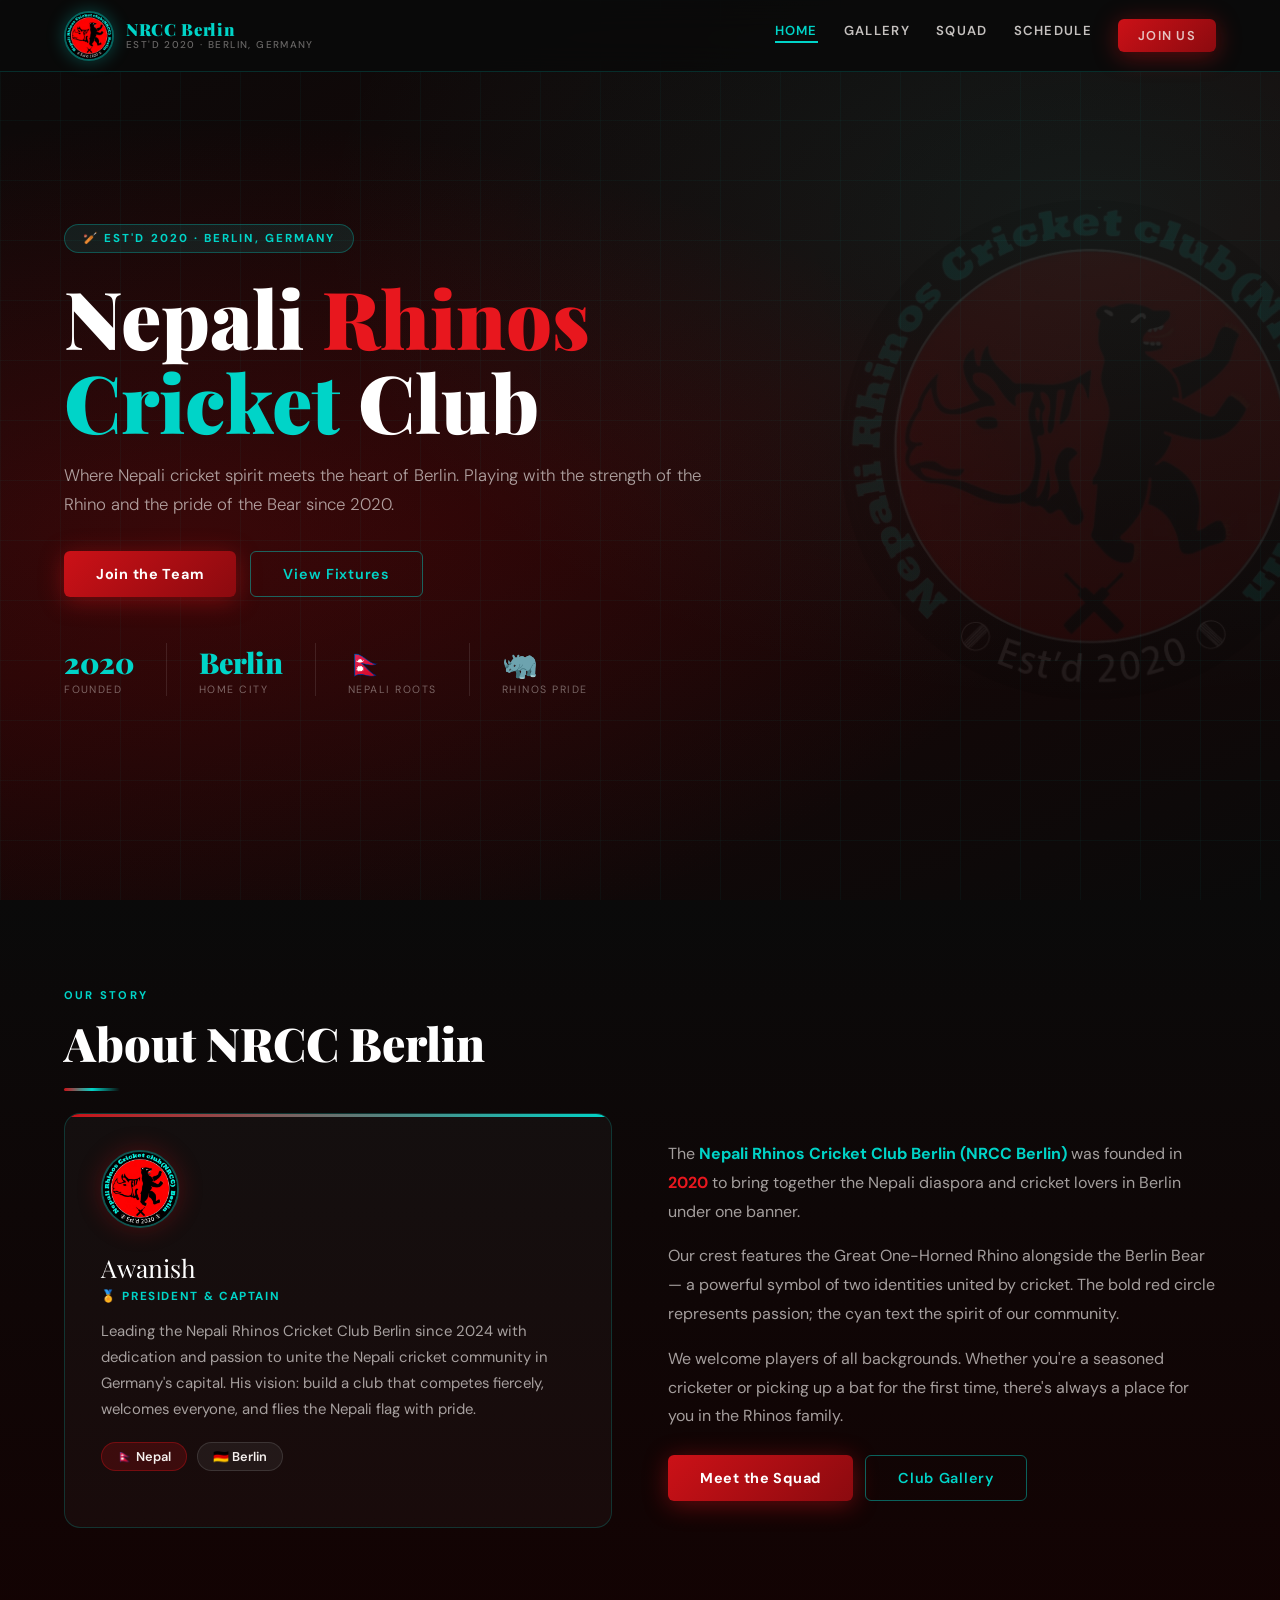
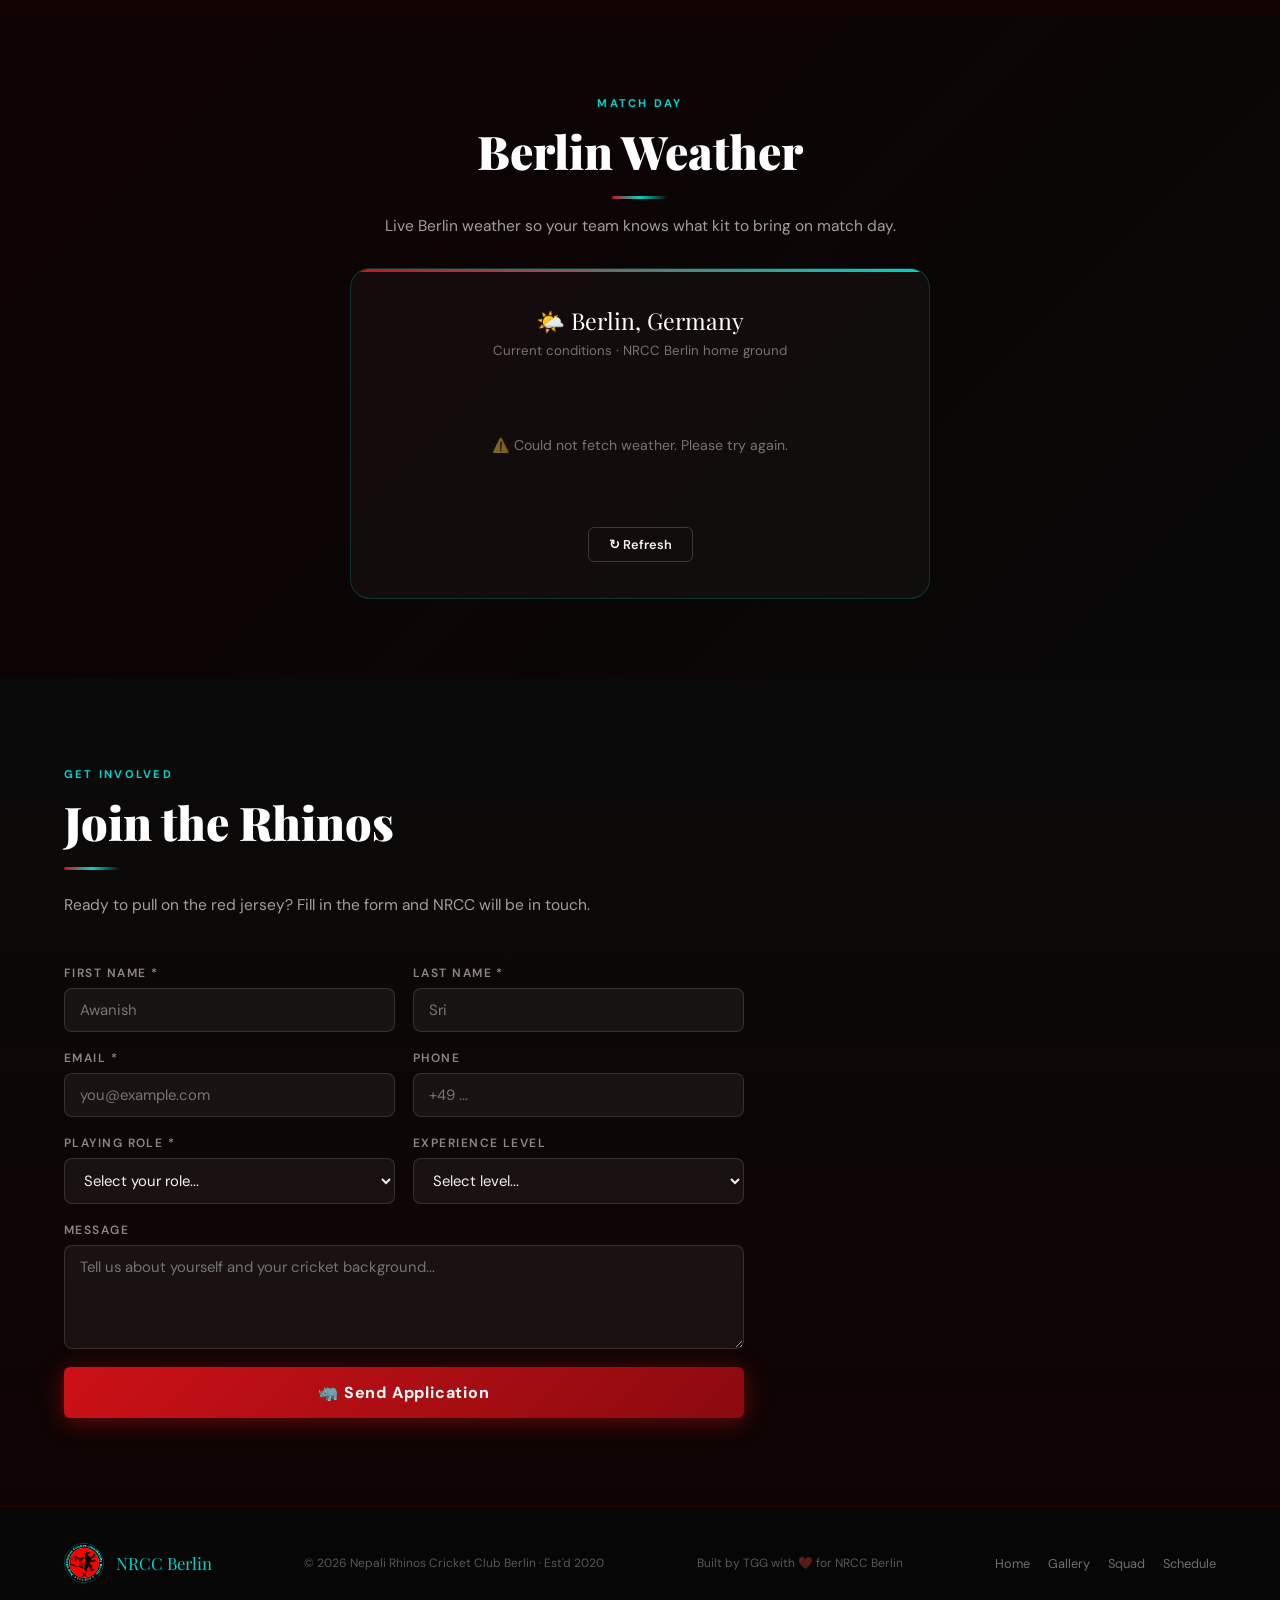
==== index.html @ 0f2be8cb "Add files via upload" ====
<!DOCTYPE html>
<html lang="en">
<head>
<meta charset="UTF-8"/>
<meta name="viewport" content="width=device-width, initial-scale=1.0"/>
<title>NRCC Berlin – Nepali Rhinos Cricket Club</title>
<link href="https://fonts.googleapis.com/css2?family=Playfair+Display:wght@700;900&family=DM+Sans:wght@300;400;500;600&display=swap" rel="stylesheet"/>
<link rel="stylesheet" href="css/style.css"/>
<style>
/* ---- HERO ---- */
#hero{min-height:100vh;background:radial-gradient(ellipse at 15% 60%,rgba(204,17,23,0.18) 0%,transparent 55%),radial-gradient(ellipse at 85% 25%,rgba(0,212,200,0.1) 0%,transparent 50%),linear-gradient(160deg,#0a0a0a 0%,#1a0505 50%,#0a0a0a 100%);display:flex;align-items:center;padding:120px 5% 100px;position:relative;overflow:hidden;}
.hero-grid-bg{position:absolute;inset:0;background-image:linear-gradient(rgba(0,212,200,0.04) 1px,transparent 1px),linear-gradient(90deg,rgba(0,212,200,0.04) 1px,transparent 1px);background-size:60px 60px;}
.hero-bg-logo{position:absolute;right:-60px;top:50%;transform:translateY(-50%);width:500px;height:500px;border-radius:50%;object-fit:cover;opacity:0.07;animation:float-bg 8s ease-in-out infinite;pointer-events:none;}
@keyframes float-bg{0%,100%{transform:translateY(-50%) scale(1);}50%{transform:translateY(-53%) scale(1.03);}}
.hero-content{position:relative;z-index:2;max-width:660px;}
.hero-eyebrow{display:inline-flex;align-items:center;gap:8px;background:rgba(0,212,200,0.1);border:1px solid rgba(0,212,200,0.3);border-radius:100px;padding:6px 18px;font-size:0.72rem;font-weight:700;letter-spacing:0.18em;text-transform:uppercase;color:var(--cyan);margin-bottom:22px;animation:fadeInDown 0.8s ease both;}
.hero-center-logo{width:140px;height:140px;border-radius:50%;object-fit:cover;border:3px solid rgba(0,212,200,0.5);box-shadow:0 0 40px rgba(204,17,23,0.45),0 0 80px rgba(0,212,200,0.15);margin-bottom:26px;animation:fadeInUp 0.8s ease 0.1s both,glow-pulse 6s ease-in-out infinite;}
@keyframes glow-pulse{0%,100%{box-shadow:0 0 40px rgba(204,17,23,0.45),0 0 80px rgba(0,212,200,0.15);}50%{box-shadow:0 0 65px rgba(204,17,23,0.65),0 0 110px rgba(0,212,200,0.28);}}
.hero-title{font-family:'Playfair Display',serif;font-size:clamp(2.8rem,6.5vw,5rem);font-weight:900;line-height:1.05;color:var(--white);margin-bottom:18px;animation:fadeInUp 0.9s ease 0.2s both;}
.accent-red{color:var(--red-bright);}
.accent-cyan{color:var(--cyan);}
.hero-subtitle{font-size:1.05rem;font-weight:300;color:var(--grey);line-height:1.75;margin-bottom:32px;animation:fadeInUp 0.9s ease 0.35s both;}
.hero-ctas{display:flex;gap:14px;flex-wrap:wrap;animation:fadeInUp 0.9s ease 0.5s both;}
.hero-stats{display:flex;gap:32px;flex-wrap:wrap;margin-top:46px;animation:fadeInUp 0.9s ease 0.65s both;}
.stat-item{text-align:left;}
.stat-num{font-family:'Playfair Display',serif;font-size:1.8rem;font-weight:900;color:var(--cyan);}
.stat-label{font-size:0.66rem;text-transform:uppercase;letter-spacing:0.14em;color:rgba(245,240,238,0.4);margin-top:2px;}
.stat-divider{width:1px;background:rgba(255,255,255,0.1);align-self:stretch;}

/* ---- ABOUT ---- */
#about{background:linear-gradient(180deg,#0a0a0a 0%,#130303 100%);}
.about-grid{display:grid;grid-template-columns:1fr 1fr;gap:56px;align-items:center;}
.president-card{background:rgba(255,255,255,0.03);border:1px solid rgba(0,212,200,0.2);border-radius:16px;padding:36px;position:relative;overflow:hidden;}
.president-card::before{content:'';position:absolute;top:0;left:0;right:0;height:3px;background:linear-gradient(90deg,var(--red),var(--cyan));}
.pres-logo{width:78px;height:78px;border-radius:50%;object-fit:cover;border:2px solid rgba(0,212,200,0.35);box-shadow:0 0 24px rgba(204,17,23,0.3);margin-bottom:18px;}
.president-name{font-family:'Playfair Display',serif;font-size:1.55rem;color:var(--white);margin-bottom:4px;}
.president-role{font-size:0.73rem;text-transform:uppercase;letter-spacing:0.14em;color:var(--cyan);font-weight:700;margin-bottom:14px;}
.president-bio{color:var(--grey);font-size:0.93rem;line-height:1.75;}
.about-text p{color:var(--grey);line-height:1.8;margin-bottom:16px;}
.flag-strip{display:flex;gap:10px;margin:20px 0;align-items:center;}
.flag-item{padding:5px 15px;border-radius:100px;font-size:0.8rem;font-weight:600;border:1px solid rgba(255,255,255,0.12);color:var(--cream);}
.flag-item.np{background:rgba(204,17,23,0.2);border-color:rgba(204,17,23,0.4);}
.flag-item.de{background:rgba(80,80,80,0.2);border-color:rgba(160,160,160,0.2);}

/* ---- WEATHER ---- */
#weather-section{background:linear-gradient(135deg,#0f0202 0%,#080808 100%);padding:80px 5%;}
.weather-container{max-width:580px;margin:0 auto;background:rgba(255,255,255,0.03);border:1px solid rgba(0,212,200,0.2);border-radius:20px;padding:36px;text-align:center;position:relative;overflow:hidden;}
.weather-container::before{content:'';position:absolute;top:0;left:0;right:0;height:3px;background:linear-gradient(90deg,var(--red),var(--cyan));}
.weather-title{font-family:'Playfair Display',serif;font-size:1.45rem;color:var(--white);margin-bottom:6px;}
.weather-subtitle{font-size:0.83rem;color:rgba(245,240,238,0.45);margin-bottom:26px;}
.weather-display{min-height:120px;display:flex;flex-direction:column;align-items:center;justify-content:center;}
.weather-temp{font-family:'Playfair Display',serif;font-size:3.4rem;font-weight:900;color:var(--cyan);line-height:1;}
.weather-desc{font-size:0.98rem;color:var(--grey);margin:8px 0;text-transform:capitalize;}
.weather-icon{font-size:2.8rem;margin-bottom:8px;}
.weather-details{display:flex;gap:22px;justify-content:center;margin-top:18px;flex-wrap:wrap;}
.weather-detail{text-align:center;}
.weather-detail .val{font-size:1.05rem;font-weight:700;color:var(--cream);}
.weather-detail .lbl{font-size:0.68rem;text-transform:uppercase;letter-spacing:0.1em;color:rgba(245,240,238,0.38);margin-top:2px;}
.weather-loading{color:rgba(245,240,238,0.45);font-size:0.88rem;}
.weather-refresh{margin-top:22px;background:transparent;border:1.5px solid rgba(255,255,255,0.18);color:var(--cream);padding:8px 20px;border-radius:6px;font-size:0.8rem;font-weight:600;cursor:pointer;transition:all 0.2s;font-family:'DM Sans',sans-serif;}
.weather-refresh:hover{border-color:var(--cyan);color:var(--cyan);}

/* ---- JOIN FORM ---- */
#join{background:linear-gradient(180deg,#0a0a0a 0%,#100303 100%);}
.form-grid{display:grid;grid-template-columns:1fr 1fr;gap:18px;}
.form-group{display:flex;flex-direction:column;gap:7px;}
.form-group.full{grid-column:1/-1;}
.form-group label{font-size:0.75rem;text-transform:uppercase;letter-spacing:0.12em;color:rgba(245,240,238,0.55);font-weight:600;}
.form-group input,.form-group select,.form-group textarea{background:rgba(255,255,255,0.05);border:1.5px solid rgba(255,255,255,0.13);border-radius:8px;padding:11px 15px;color:var(--cream);font-size:0.93rem;font-family:'DM Sans',sans-serif;outline:none;transition:all 0.2s;resize:vertical;}
.form-group input:focus,.form-group select:focus,.form-group textarea:focus{border-color:var(--cyan);background:rgba(0,212,200,0.05);box-shadow:0 0 0 3px rgba(0,212,200,0.1);}
.form-group input.error,.form-group select.error{border-color:var(--red);background:rgba(204,17,23,0.07);}
.form-group select option{background:#1a0505;}
.error-msg{font-size:0.76rem;color:#ff7a7f;display:none;margin-top:2px;}
.error-msg.show{display:block;}
.form-success{display:none;background:rgba(0,212,200,0.1);border:1.5px solid rgba(0,212,200,0.35);border-radius:10px;padding:20px;text-align:center;color:var(--cyan);font-weight:600;margin-top:18px;}
.form-success.show{display:block;}

@media(max-width:900px){
  .about-grid{grid-template-columns:1fr;}
  .form-grid{grid-template-columns:1fr;}
  .form-group.full{grid-column:1;}
  .hero-bg-logo{width:280px;height:280px;right:-30px;}
}
</style>
</head>
<body>

<!-- NAV -->
<nav id="navbar">
  <a class="nav-logo" href="index.html">
    <img class="nav-logo-img" src="lib/nrcc-logo.png" alt="NRCC Berlin Logo"/>
    <div class="nav-logo-text">
      <span class="nav-logo-main">NRCC Berlin</span>
      <span class="nav-logo-sub">Est'd 2020 &middot; Berlin, Germany</span>
    </div>
  </a>
  <ul class="nav-links" id="navLinks">
    <li><a href="index.html">Home</a></li>
    <li><a href="gallery.html">Gallery</a></li>
    <li><a href="squad.html">Squad</a></li>
    <li><a href="schedule.html">Schedule</a></li>
    <li><a href="index.html#join" class="btn-primary" style="padding:8px 20px;font-size:0.8rem;">Join Us</a></li>
  </ul>
  <div class="hamburger" onclick="toggleMenu()"><span></span><span></span><span></span></div>
</nav>

<!-- HERO -->
<section id="hero">
  <div class="hero-grid-bg"></div>
  <img class="hero-bg-logo" src="lib/nrcc-logo.png" alt=""/>
  <div class="hero-content">
    <div class="hero-eyebrow">🏏 Est'd 2020 &middot; Berlin, Germany</div>
    <h1 class="hero-title">Nepali <span class="accent-red">Rhinos</span><br/><span class="accent-cyan">Cricket</span> Club</h1>
    <p class="hero-subtitle">Where Nepali cricket spirit meets the heart of Berlin. Playing with the strength of the Rhino and the pride of the Bear since 2020.</p>
    <div class="hero-ctas">
      <a class="btn-primary" href="#join">Join the Team</a>
      <a class="btn-secondary" href="schedule.html">View Fixtures</a>
    </div>
    <div class="hero-stats">
      <div class="stat-item"><div class="stat-num">2020</div><div class="stat-label">Founded</div></div>
      <div class="stat-divider"></div>
      <div class="stat-item"><div class="stat-num">Berlin</div><div class="stat-label">Home City</div></div>
      <div class="stat-divider"></div>
      <div class="stat-item"><div class="stat-num">&#127475;&#127477;</div><div class="stat-label">Nepali Roots</div></div>
      <div class="stat-divider"></div>
      <div class="stat-item"><div class="stat-num">🦏</div><div class="stat-label">Rhinos Pride</div></div>
    </div>
  </div>
</section>

<!-- ABOUT -->
<section id="about">
  <div class="reveal">
    <div class="section-label">Our Story</div>
    <h2 class="section-title">About NRCC Berlin</h2>
    <div class="divider"></div>
  </div>
  <div class="about-grid">
    <div class="president-card reveal">
      <img class="pres-logo" src="lib/nrcc-logo.png" alt="NRCC Logo"/>
      <div class="president-name">Awanish</div>
      <div class="president-role">🏅 President &amp; Captain</div>
      <p class="president-bio">Leading the Nepali Rhinos Cricket Club Berlin since 2024 with dedication and passion to unite the Nepali cricket community in Germany's capital. His vision: build a club that competes fiercely, welcomes everyone, and flies the Nepali flag with pride.</p>
      <div class="flag-strip">
        <div class="flag-item np">🇳🇵 Nepal</div>
        <div class="flag-item de">🇩🇪 Berlin</div>
      </div>
    </div>
    <div class="about-text reveal">
      <p>The <strong style="color:var(--cyan)">Nepali Rhinos Cricket Club Berlin (NRCC Berlin)</strong> was founded in <strong style="color:var(--red-bright)">2020</strong> to bring together the Nepali diaspora and cricket lovers in Berlin under one banner.</p>
      <p>Our crest features the Great One-Horned Rhino alongside the Berlin Bear &mdash; a powerful symbol of two identities united by cricket. The bold red circle represents passion; the cyan text the spirit of our community.</p>
      <p>We welcome players of all backgrounds. Whether you're a seasoned cricketer or picking up a bat for the first time, there's always a place for you in the Rhinos family.</p>
      <div style="margin-top:24px;display:flex;gap:12px;flex-wrap:wrap;">
        <a class="btn-primary" href="squad.html">Meet the Squad</a>
        <a class="btn-secondary" href="gallery.html">Club Gallery</a>
      </div>
    </div>
  </div>
</section>

<!-- WEATHER -->
<section id="weather-section">
  <div class="reveal" style="text-align:center;margin-bottom:28px;">
    <div class="section-label">Match Day</div>
    <h2 class="section-title">Berlin Weather</h2>
    <div class="divider" style="margin:14px auto;"></div>
    <p class="section-sub" style="margin:0 auto;text-align:center;">Live Berlin weather so your team knows what kit to bring on match day.</p>
  </div>
  <div class="weather-container reveal">
    <div class="weather-title">🌤️ Berlin, Germany</div>
    <div class="weather-subtitle">Current conditions &middot; NRCC Berlin home ground</div>
    <div class="weather-display" id="weatherDisplay"><div class="weather-loading">Fetching weather data...</div></div>
    <button class="weather-refresh" onclick="fetchWeather()">&#8635; Refresh</button>
  </div>
</section>

<!-- JOIN -->
<section id="join">
  <div class="reveal">
    <div class="section-label">Get Involved</div>
    <h2 class="section-title">Join the Rhinos</h2>
    <div class="divider"></div>
    <p class="section-sub">Ready to pull on the red jersey? Fill in the form and NRCC will be in touch.</p>
  </div>
  <div class="reveal" style="max-width:680px;">
    <div class="form-grid" id="joinForm">
      <div class="form-group">
        <label>First Name *</label>
        <input type="text" id="fname" placeholder="Awanish"/>
        <span class="error-msg" id="fname-err">Please enter your first name.</span>
      </div>
      <div class="form-group">
        <label>Last Name *</label>
        <input type="text" id="lname" placeholder="Sri"/>
        <span class="error-msg" id="lname-err">Please enter your last name.</span>
      </div>
      <div class="form-group">
        <label>Email *</label>
        <input type="email" id="email" placeholder="you@example.com"/>
        <span class="error-msg" id="email-err">Please enter a valid email.</span>
      </div>
      <div class="form-group">
        <label>Phone</label>
        <input type="tel" id="phone" placeholder="+49 ..."/>
      </div>
      <div class="form-group">
        <label>Playing Role *</label>
        <select id="role">
          <option value="">Select your role...</option>
          <option>Batsman</option><option>Bowler</option>
          <option>All-Rounder</option><option>Wicketkeeper</option>
        </select>
        <span class="error-msg" id="role-err">Please select a playing role.</span>
      </div>
      <div class="form-group">
        <label>Experience Level</label>
        <select id="exp">
          <option value="">Select level...</option>
          <option>Beginner</option><option>Intermediate</option>
          <option>Advanced</option><option>Professional</option>
        </select>
      </div>
      <div class="form-group full">
        <label>Message</label>
        <textarea id="message" rows="4" placeholder="Tell us about yourself and your cricket background..."></textarea>
      </div>
      <div class="form-group full">
        <button class="btn-primary" onclick="submitForm()" style="width:100%;padding:15px;font-size:1rem;">🦏 Send Application</button>
      </div>
    </div>
    <div class="form-success" id="formSuccess">
      ✅ Thank you! Your application has been received. NRCC Berlin Team will be in touch soon. Welcome to the Rhinos! 🦏
    </div>
  </div>
</section>

<!-- MODALS -->
<div class="modal-overlay" id="ground-modal" onclick="closeModalOutside(event,'ground-modal')">
  <div class="modal">
    <button class="modal-close" onclick="closeModal('ground-modal')">&#10005;</button>
    <div class="modal-title">📍 Home Ground</div><div class="divider"></div>
    <div class="modal-body"><p>NRCC Berlin plays home matches at local cricket grounds around Berlin. Contact NRCC for specific match day locations.</p></div>
  </div>
</div>
<div class="modal-overlay" id="history-modal" onclick="closeModalOutside(event,'history-modal')">
  <div class="modal">
    <button class="modal-close" onclick="closeModal('history-modal')">&#10005;</button>
    <div class="modal-title">📖 Club History</div><div class="divider"></div>
    <div class="modal-body">
      <p>Founded in <strong style="color:var(--cyan)">2020</strong>, NRCC Berlin was born from a desire to bring the Nepali cricket community together in Germany's capital.</p>
      <br/><p>Our badge unites Nepal's Great One-Horned Rhinoceros with the Berlin Bear &mdash; strength representing our dual identity. 🦏</p>
    </div>
  </div>
</div>

<!-- FOOTER -->
<footer>
  <div class="footer-logo-wrap">
    <img class="footer-logo-img" src="lib/nrcc-logo.png" alt="NRCC"/>
    <span class="footer-logo-text">NRCC Berlin</span>
  </div>
  <div class="footer-copy">&copy; 2026 Nepali Rhinos Cricket Club Berlin &middot; Est'd 2020</div>
  <div class="footer-copy"> Built by TGG with ❤️ for NRCC Berlin </div>
  <div class="footer-links">
    <a href="index.html">Home</a>
    <a href="gallery.html">Gallery</a>
    <a href="squad.html">Squad</a>
    <a href="schedule.html">Schedule</a>
  </div>
</footer>

<script src="js/shared.js"></script>
<script>
async function fetchWeather(){
  const d=document.getElementById('weatherDisplay');
  d.innerHTML='<div class="weather-loading">⏳ Fetching live data...</div>';
  try{
    const r=await fetch('https://api.open-meteo.com/v1/forecast?latitude=52.52&longitude=13.405&current=temperature_2m,relative_humidity_2m,wind_speed_10m,weather_code&wind_speed_unit=kmh');
    const data=await r.json();const c=data.current;
    const temp=Math.round(c.temperature_2m),humidity=c.relative_humidity_2m,wind=Math.round(c.wind_speed_10m),code=c.weather_code;
    const icons={0:'☀️',1:'🌤️',2:'⛅',3:'☁️',45:'🌫️',48:'🌫️',51:'🌦️',53:'🌦️',55:'🌧️',61:'🌧️',63:'🌧️',65:'🌧️',71:'🌨️',73:'🌨️',75:'❄️',80:'🌦️',81:'🌧️',82:'⛈️',95:'⛈️'};
    const descs={0:'Clear sky',1:'Mainly clear',2:'Partly cloudy',3:'Overcast',45:'Foggy',48:'Icy fog',51:'Light drizzle',53:'Moderate drizzle',55:'Dense drizzle',61:'Slight rain',63:'Moderate rain',65:'Heavy rain',71:'Slight snow',73:'Moderate snow',75:'Heavy snow',80:'Slight showers',81:'Moderate showers',82:'Heavy showers',95:'Thunderstorm'};
    d.innerHTML=`<div class="weather-icon">${icons[code]||'🌡️'}</div><div class="weather-temp">${temp}°C</div><div class="weather-desc">${descs[code]||'Variable'}</div><div class="weather-details"><div class="weather-detail"><div class="val">💧 ${humidity}%</div><div class="lbl">Humidity</div></div><div class="weather-detail"><div class="val">💨 ${wind} km/h</div><div class="lbl">Wind</div></div><div class="weather-detail"><div class="val">${temp>18?'🏏 Play!':'🧥 Layer up'}</div><div class="lbl">Match Ready?</div></div></div>`;
  }catch(e){d.innerHTML='<div class="weather-loading">⚠️ Could not fetch weather. Please try again.</div>';}
}
fetchWeather();

function submitForm(){
  let valid=true;
  [{id:'fname',err:'fname-err',check:v=>v.trim().length>1},{id:'lname',err:'lname-err',check:v=>v.trim().length>1},{id:'email',err:'email-err',check:v=>/^[^\s@]+@[^\s@]+\.[^\s@]+$/.test(v)},{id:'role',err:'role-err',check:v=>v!==''}].forEach(f=>{
    const el=document.getElementById(f.id),err=document.getElementById(f.err);
    if(!f.check(el.value)){el.classList.add('error');err.classList.add('show');valid=false;}
    else{el.classList.remove('error');err.classList.remove('show');}
  });
  if(valid){document.getElementById('joinForm').style.display='none';document.getElementById('formSuccess').classList.add('show');}
}
['fname','lname','email','role'].forEach(id=>{
  const el=document.getElementById(id);
  if(el)el.addEventListener('input',()=>{el.classList.remove('error');document.getElementById(id+'-err').classList.remove('show');});
});
</script>
</body>
</html>
---- css/style.css ----
/* =============================================
   NRCC BERLIN – Shared Stylesheet
   nrccberlin.thegermanguy.org
   ============================================= */

:root {
  --red: #cc1117;
  --red-dark: #8b0a0f;
  --red-bright: #e8171e;
  --cyan: #00d4c8;
  --cyan-dark: #00a89e;
  --black: #0a0a0a;
  --dark: #100303;
  --dark2: #1a0505;
  --white: #ffffff;
  --cream: #f5f0ee;
  --grey: rgba(245, 240, 238, 0.65);
}

* { margin: 0; padding: 0; box-sizing: border-box; }
html { scroll-behavior: smooth; }
body {
  font-family: 'DM Sans', sans-serif;
  background: var(--black);
  color: var(--cream);
  overflow-x: hidden;
}

/* ---- NAV ---- */
nav {
  position: fixed; top: 0; width: 100%; z-index: 1000;
  background: rgba(10,10,10,0.94);
  backdrop-filter: blur(16px);
  border-bottom: 1px solid rgba(0,212,200,0.18);
  display: flex; align-items: center; justify-content: space-between;
  padding: 0 5%; height: 72px; transition: all 0.3s;
}
.nav-logo { display: flex; align-items: center; gap: 12px; text-decoration: none; }
.nav-logo-img {
  width: 50px; height: 50px; border-radius: 50%; object-fit: cover;
  border: 2px solid rgba(0,212,200,0.45);
  box-shadow: 0 0 18px rgba(0,212,200,0.3);
  animation: pulse-logo 3s ease-in-out infinite;
}
@keyframes pulse-logo {
  0%,100% { box-shadow: 0 0 18px rgba(0,212,200,0.3); }
  50%      { box-shadow: 0 0 38px rgba(0,212,200,0.65); }
}
.nav-logo-text { display: flex; flex-direction: column; }
.nav-logo-main {
  font-family: 'Playfair Display', serif; font-size: 1.05rem;
  font-weight: 900; color: var(--cyan); letter-spacing: 0.04em; line-height: 1.1;
}
.nav-logo-sub {
  font-size: 0.62rem; text-transform: uppercase;
  letter-spacing: 0.14em; color: rgba(245,240,238,0.4); font-weight: 500;
}
.nav-links { display: flex; gap: 26px; list-style: none; }
.nav-links a {
  color: rgba(245,240,238,0.8); text-decoration: none;
  font-size: 0.82rem; font-weight: 600; letter-spacing: 0.1em;
  text-transform: uppercase; position: relative; padding-bottom: 4px;
  transition: color 0.2s;
}
.nav-links a::after {
  content: ''; position: absolute; bottom: 0; left: 0;
  width: 0; height: 2px; background: var(--cyan); transition: width 0.3s;
}
.nav-links a:hover { color: var(--cyan); }
.nav-links a:hover::after { width: 100%; }
.nav-links a.active { color: var(--cyan); }
.nav-links a.active::after { width: 100%; }
.hamburger { display: none; flex-direction: column; gap: 5px; cursor: pointer; padding: 8px; }
.hamburger span { display: block; width: 24px; height: 2px; background: var(--cyan); transition: all 0.3s; }

/* ---- SECTION UTILITIES ---- */
section { padding: 88px 5%; }
.section-label {
  font-size: 0.7rem; text-transform: uppercase;
  letter-spacing: 0.2em; color: var(--cyan); font-weight: 700; margin-bottom: 10px;
}
.section-title {
  font-family: 'Playfair Display', serif;
  font-size: clamp(1.9rem, 4vw, 2.9rem);
  font-weight: 900; color: var(--white); margin-bottom: 14px;
}
.section-sub {
  color: var(--grey); font-size: 0.97rem; line-height: 1.75;
  max-width: 560px; margin-bottom: 46px;
}
.divider {
  width: 56px; height: 3px;
  background: linear-gradient(90deg, var(--red), var(--cyan), transparent);
  margin: 14px 0 22px; border-radius: 2px;
}
.reveal { opacity: 0; transform: translateY(28px); transition: all 0.7s cubic-bezier(0.4,0,0.2,1); }
.reveal.visible { opacity: 1; transform: translateY(0); }

/* ---- BUTTONS ---- */
.btn-primary {
  background: linear-gradient(135deg, var(--red), var(--red-dark));
  color: var(--white); padding: 14px 32px; border-radius: 6px;
  font-weight: 700; font-size: 0.9rem; text-decoration: none;
  letter-spacing: 0.05em;
  box-shadow: 0 4px 24px rgba(204,17,23,0.45);
  transition: transform 0.2s, box-shadow 0.2s;
  border: none; cursor: pointer; font-family: 'DM Sans', sans-serif;
  display: inline-block;
}
.btn-primary:hover { transform: translateY(-2px); box-shadow: 0 8px 32px rgba(204,17,23,0.65); }
.btn-secondary {
  background: transparent; color: var(--cyan); padding: 13px 32px;
  border-radius: 6px; font-weight: 600; font-size: 0.9rem;
  text-decoration: none; letter-spacing: 0.05em;
  border: 1.5px solid rgba(0,212,200,0.45);
  transition: all 0.2s; cursor: pointer;
  font-family: 'DM Sans', sans-serif; display: inline-block;
}
.btn-secondary:hover { background: rgba(0,212,200,0.1); border-color: var(--cyan); }

/* ---- MODAL ---- */
.modal-overlay {
  position: fixed; inset: 0; z-index: 2000;
  background: rgba(0,0,0,0.82); backdrop-filter: blur(8px);
  display: none; align-items: center; justify-content: center; padding: 20px;
}
.modal-overlay.open { display: flex; }
.modal {
  background: linear-gradient(160deg, #1a0505, #0a0a0a);
  border: 1px solid rgba(0,212,200,0.3);
  border-radius: 20px; padding: 40px; max-width: 500px; width: 100%;
  position: relative;
  animation: modalIn 0.35s cubic-bezier(0.34,1.56,0.64,1) both;
}
@keyframes modalIn {
  from { opacity: 0; transform: scale(0.85) translateY(20px); }
  to   { opacity: 1; transform: scale(1) translateY(0); }
}
.modal-close {
  position: absolute; top: 14px; right: 14px;
  background: rgba(255,255,255,0.07); border: none; color: var(--cream);
  cursor: pointer; width: 30px; height: 30px; border-radius: 50%;
  font-size: 0.95rem; display: flex; align-items: center; justify-content: center;
  transition: all 0.2s;
}
.modal-close:hover { background: rgba(204,17,23,0.35); }
.modal-title { font-family: 'Playfair Display', serif; font-size: 1.5rem; color: var(--white); margin-bottom: 8px; }
.modal-body { color: var(--grey); line-height: 1.75; }

/* ---- DROPDOWN ---- */
.dropdown { position: relative; display: inline-block; }
.dropdown-toggle {
  background: rgba(255,255,255,0.06); border: 1.5px solid rgba(255,255,255,0.14);
  color: var(--cream); padding: 9px 17px; border-radius: 8px; cursor: pointer;
  font-family: 'DM Sans', sans-serif; font-size: 0.85rem; font-weight: 600;
  display: flex; align-items: center; gap: 8px; transition: all 0.2s;
}
.dropdown-toggle:hover { border-color: var(--cyan); color: var(--cyan); }
.dropdown-menu {
  position: absolute; top: calc(100% + 8px); left: 0;
  background: #1a0505; border: 1px solid rgba(0,212,200,0.2);
  border-radius: 10px; min-width: 175px; z-index: 500; overflow: hidden;
  opacity: 0; transform: translateY(-8px); pointer-events: none;
  transition: all 0.25s cubic-bezier(0.4,0,0.2,1);
  box-shadow: 0 16px 48px rgba(0,0,0,0.5);
}
.dropdown-menu.open { opacity: 1; transform: translateY(0); pointer-events: all; }
.dropdown-menu a {
  display: flex; align-items: center; gap: 10px; padding: 10px 17px;
  color: var(--cream); text-decoration: none; font-size: 0.86rem; transition: background 0.15s;
}
.dropdown-menu a:hover { background: rgba(0,212,200,0.1); color: var(--cyan); }

/* ---- FOOTER ---- */
footer {
  background: #060606; border-top: 1px solid rgba(204,17,23,0.15);
  padding: 36px 5%; display: flex; flex-wrap: wrap; gap: 18px;
  align-items: center; justify-content: space-between;
}
.footer-logo-wrap { display: flex; align-items: center; gap: 12px; }
.footer-logo-img {
  width: 40px; height: 40px; border-radius: 50%;
  object-fit: cover; border: 1.5px solid rgba(0,212,200,0.3);
}
.footer-logo-text { font-family: 'Playfair Display', serif; font-size: 1.05rem; color: var(--cyan); }
.footer-copy { font-size: 0.75rem; color: rgba(245,240,238,0.35); }
.footer-links { display: flex; gap: 18px; }
.footer-links a { color: rgba(245,240,238,0.45); text-decoration: none; font-size: 0.8rem; transition: color 0.2s; }
.footer-links a:hover { color: var(--cyan); }

@keyframes fadeInDown {
  from { opacity: 0; transform: translateY(-16px); }
  to   { opacity: 1; transform: translateY(0); }
}
@keyframes fadeInUp {
  from { opacity: 0; transform: translateY(20px); }
  to   { opacity: 1; transform: translateY(0); }
}

/* ---- RESPONSIVE ---- */
@media(max-width: 900px) {
  .nav-links {
    display: none; flex-direction: column;
    position: absolute; top: 72px; left: 0; right: 0;
    background: rgba(10,10,10,0.98); padding: 20px 5%; gap: 16px;
    border-bottom: 1px solid rgba(0,212,200,0.15);
  }
  .nav-links.open { display: flex; }
  .hamburger { display: flex; }
}
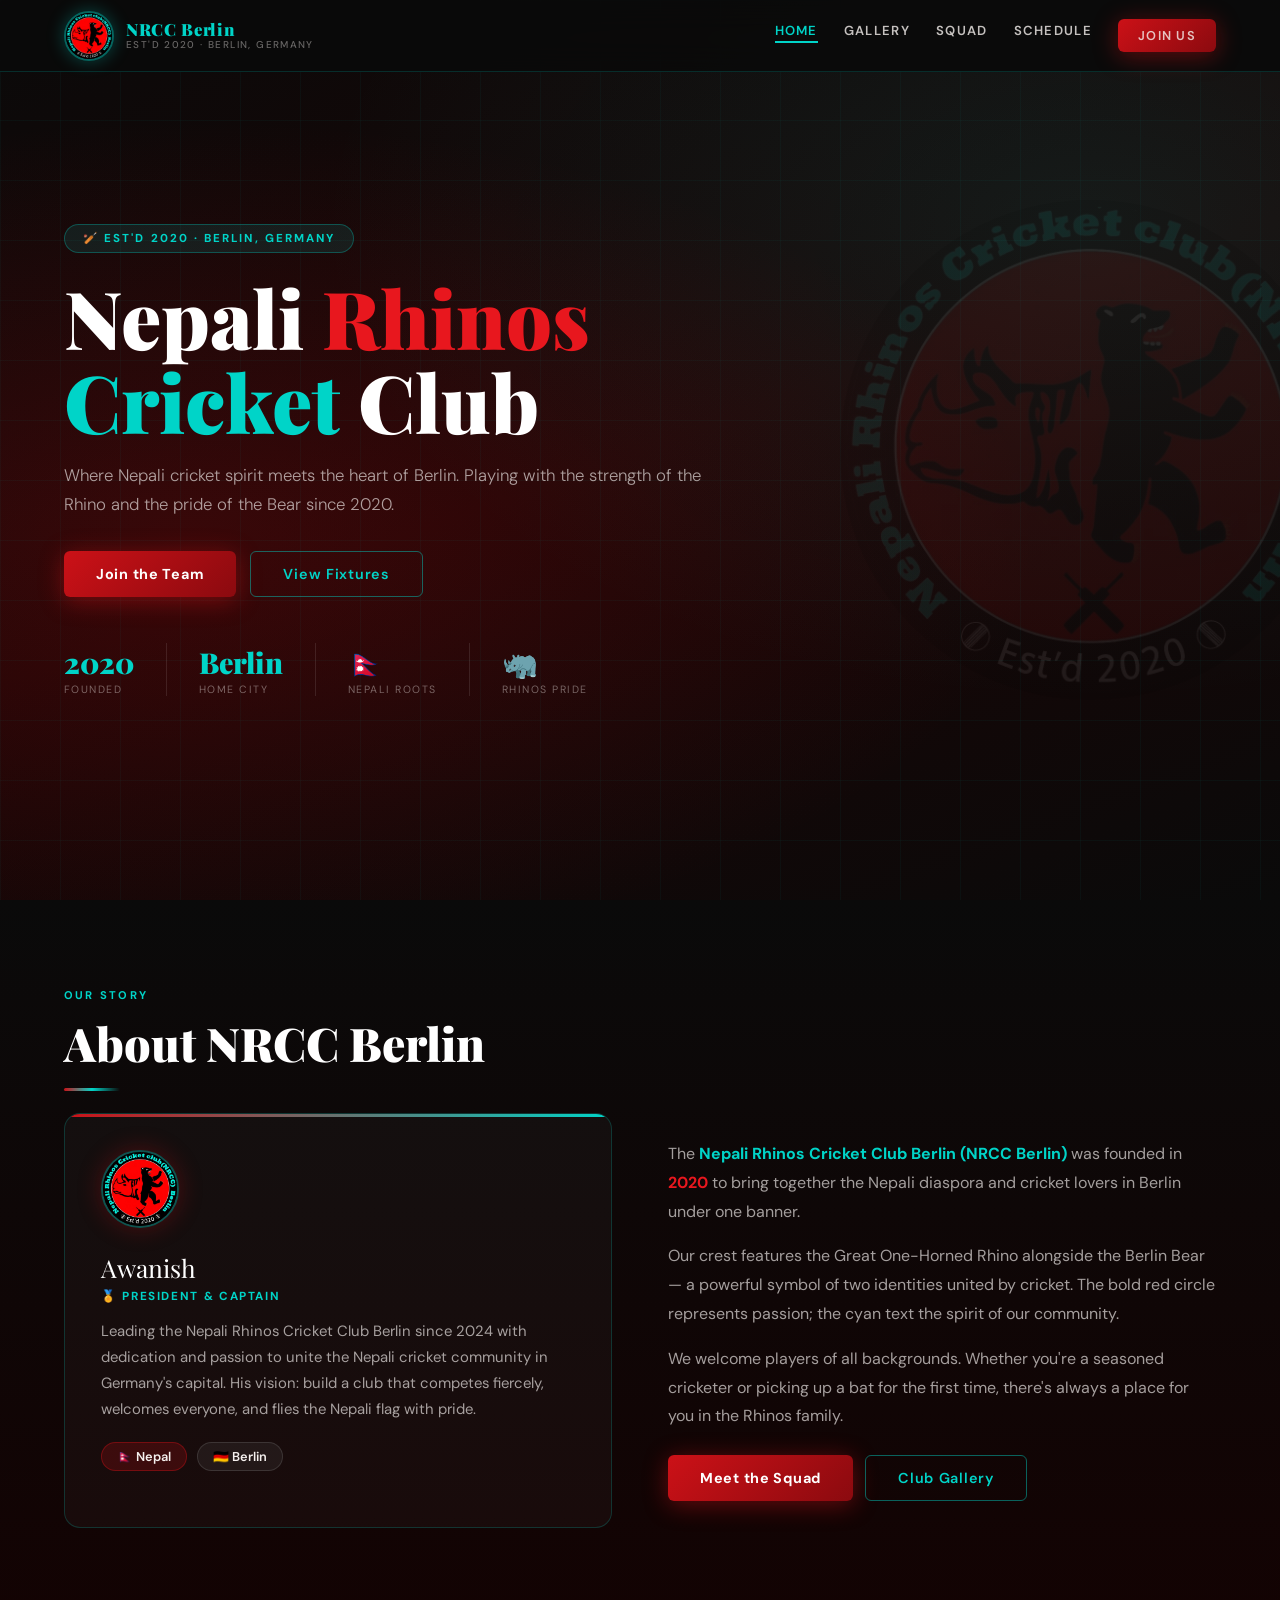
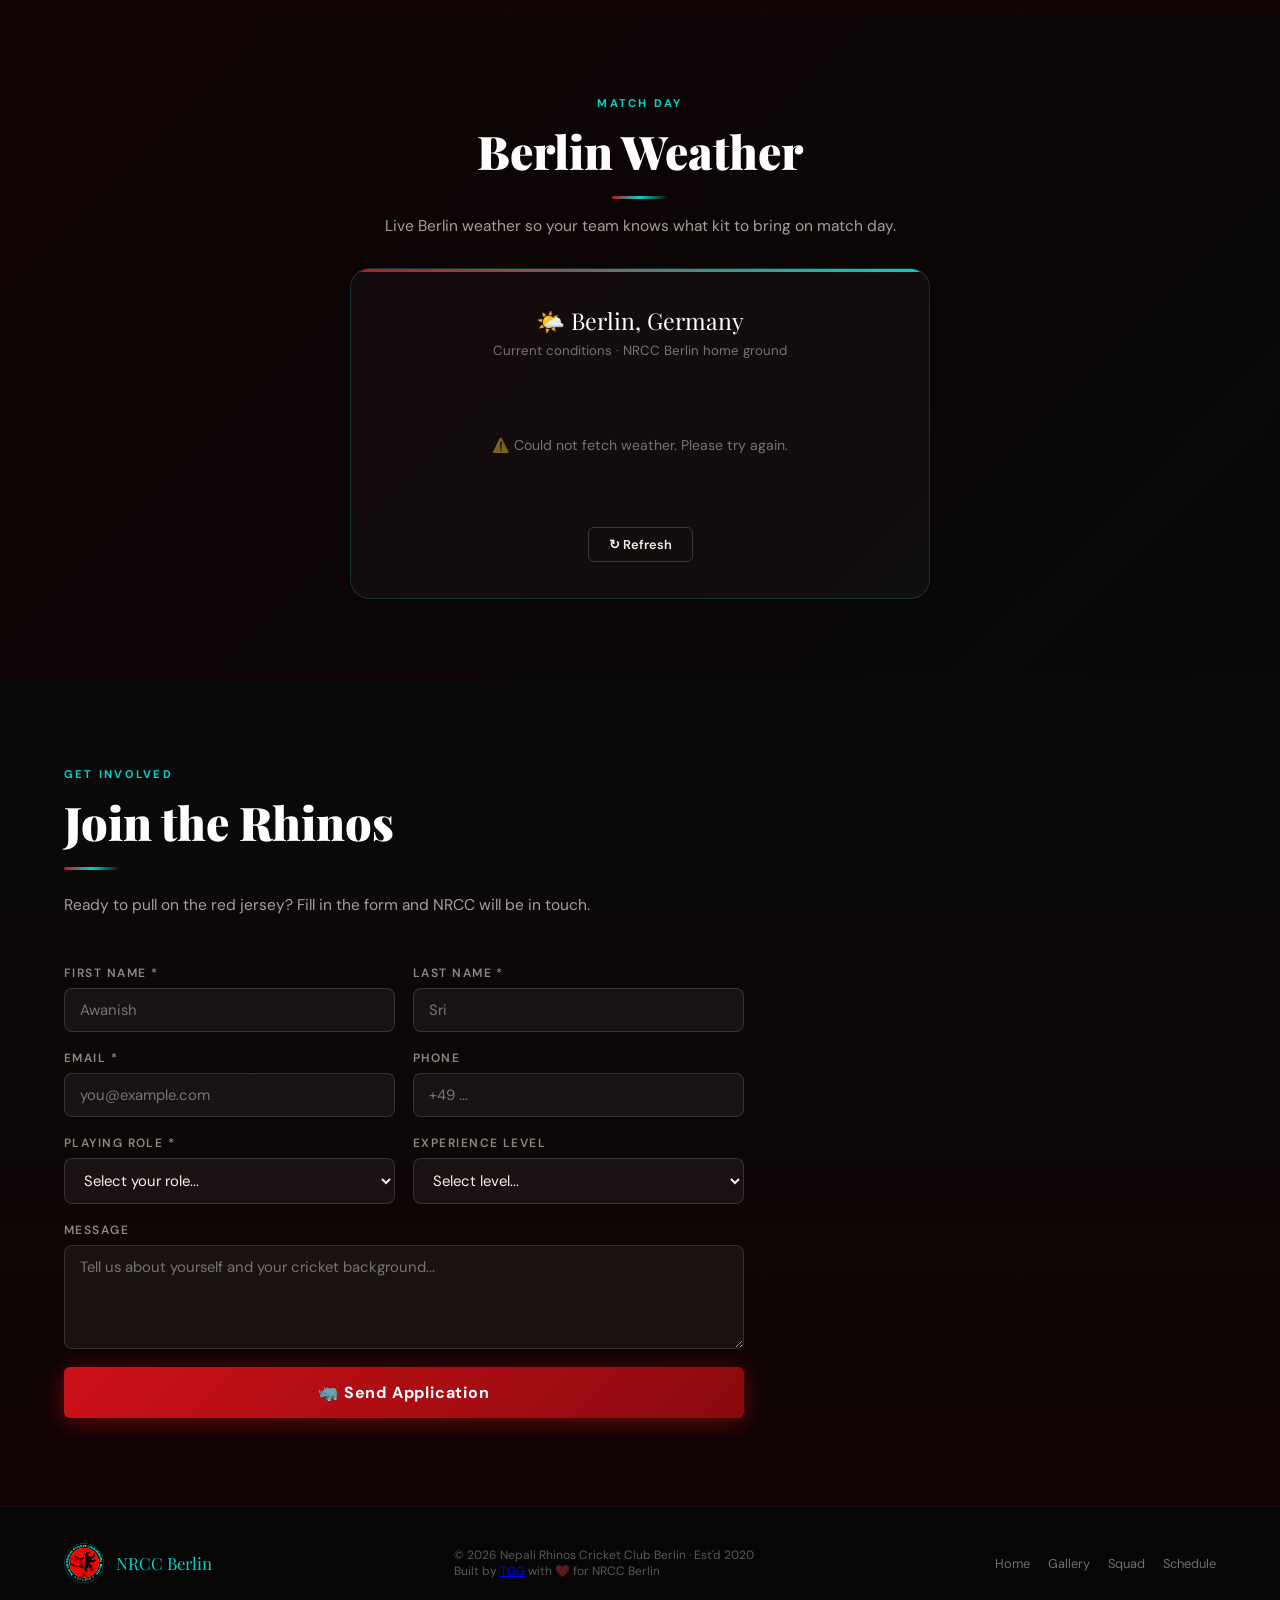
==== commit 77b3e634: "Add tg link in footer" ====
--- a/index.html
+++ b/index.html
@@ -259,8 +259,10 @@
     <img class="footer-logo-img" src="lib/nrcc-logo.png" alt="NRCC"/>
     <span class="footer-logo-text">NRCC Berlin</span>
   </div>
-  <div class="footer-copy">&copy; 2026 Nepali Rhinos Cricket Club Berlin &middot; Est'd 2020</div>
-  <div class="footer-copy"> Built by TGG with ❤️ for NRCC Berlin </div>
+  <div class="footer-copy">
+    <div>&copy; 2026 Nepali Rhinos Cricket Club Berlin &middot; Est'd 2020</div>
+    <div class="footer-copy"> Built by <a href="https://thegermanguy.org/?ref=nrcc">TGG</a> with ❤️ for NRCC Berlin </div>
+  </div>
   <div class="footer-links">
     <a href="index.html">Home</a>
     <a href="gallery.html">Gallery</a>
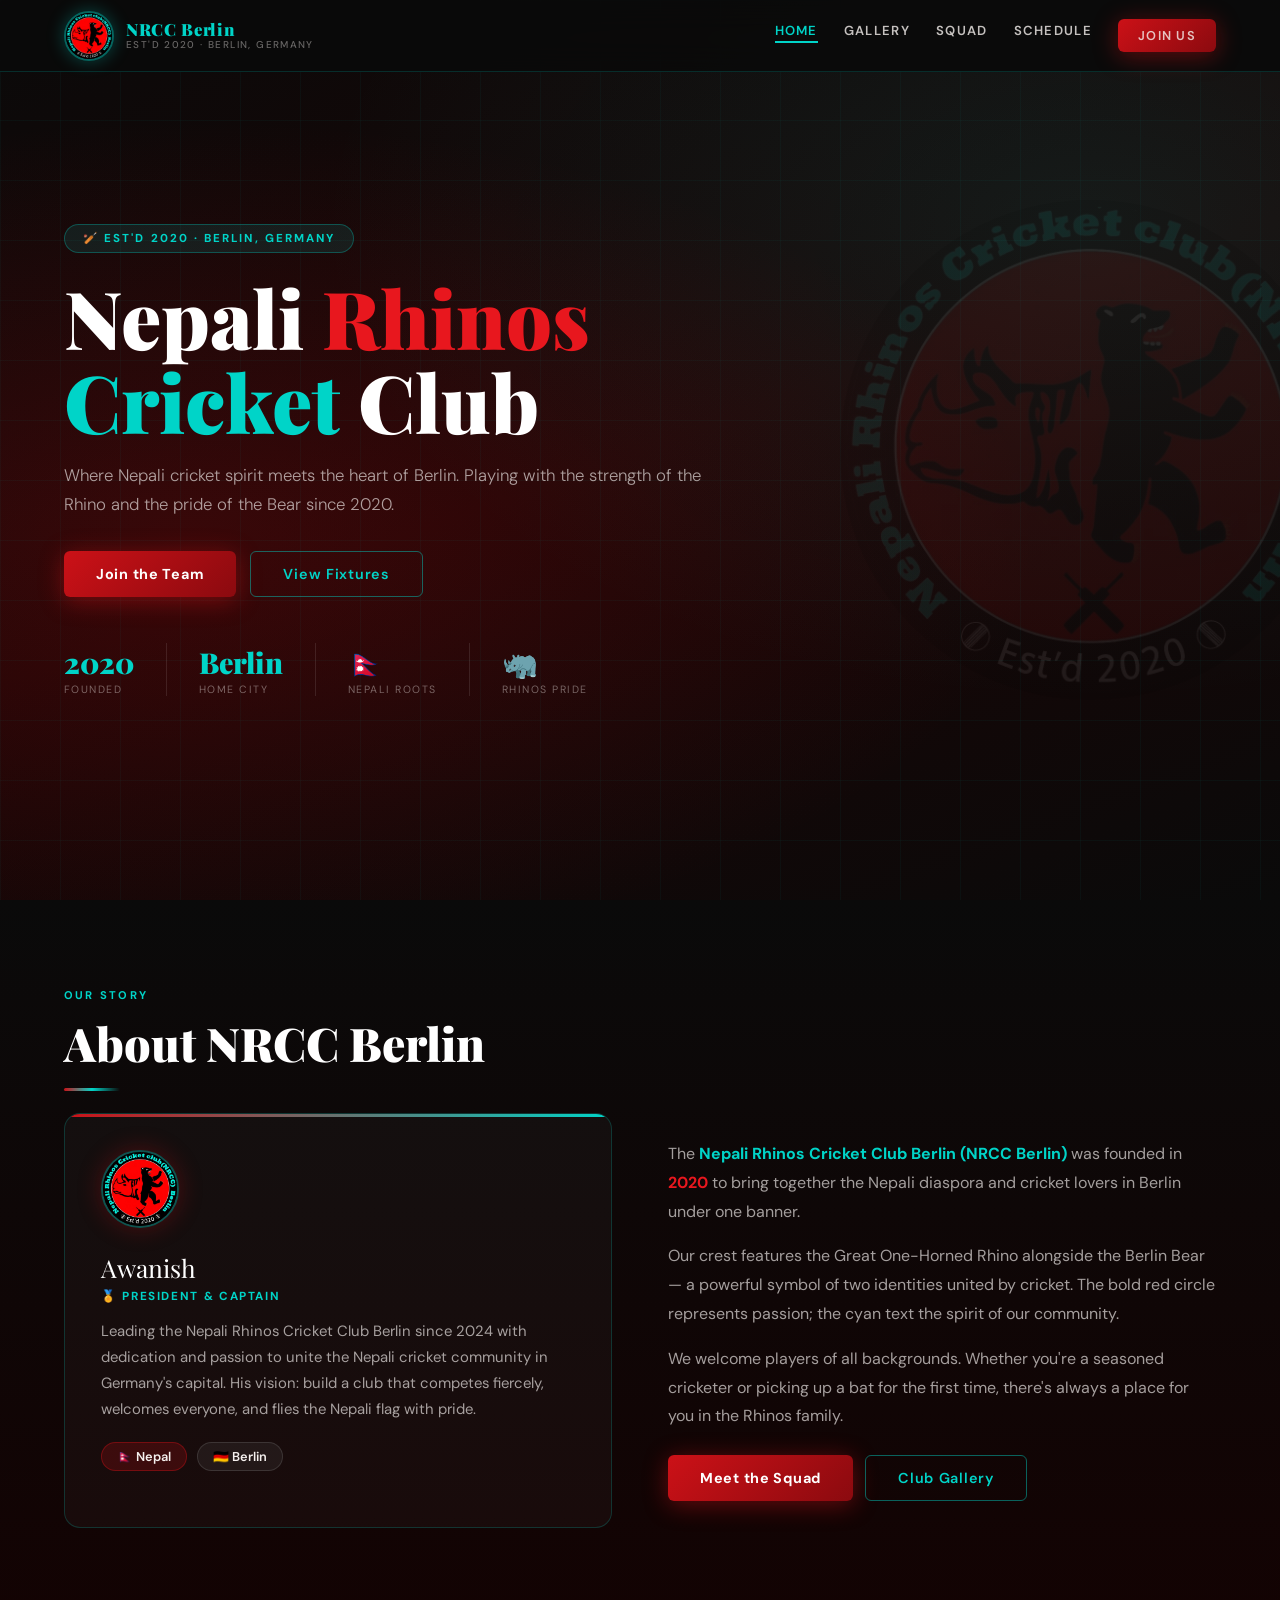
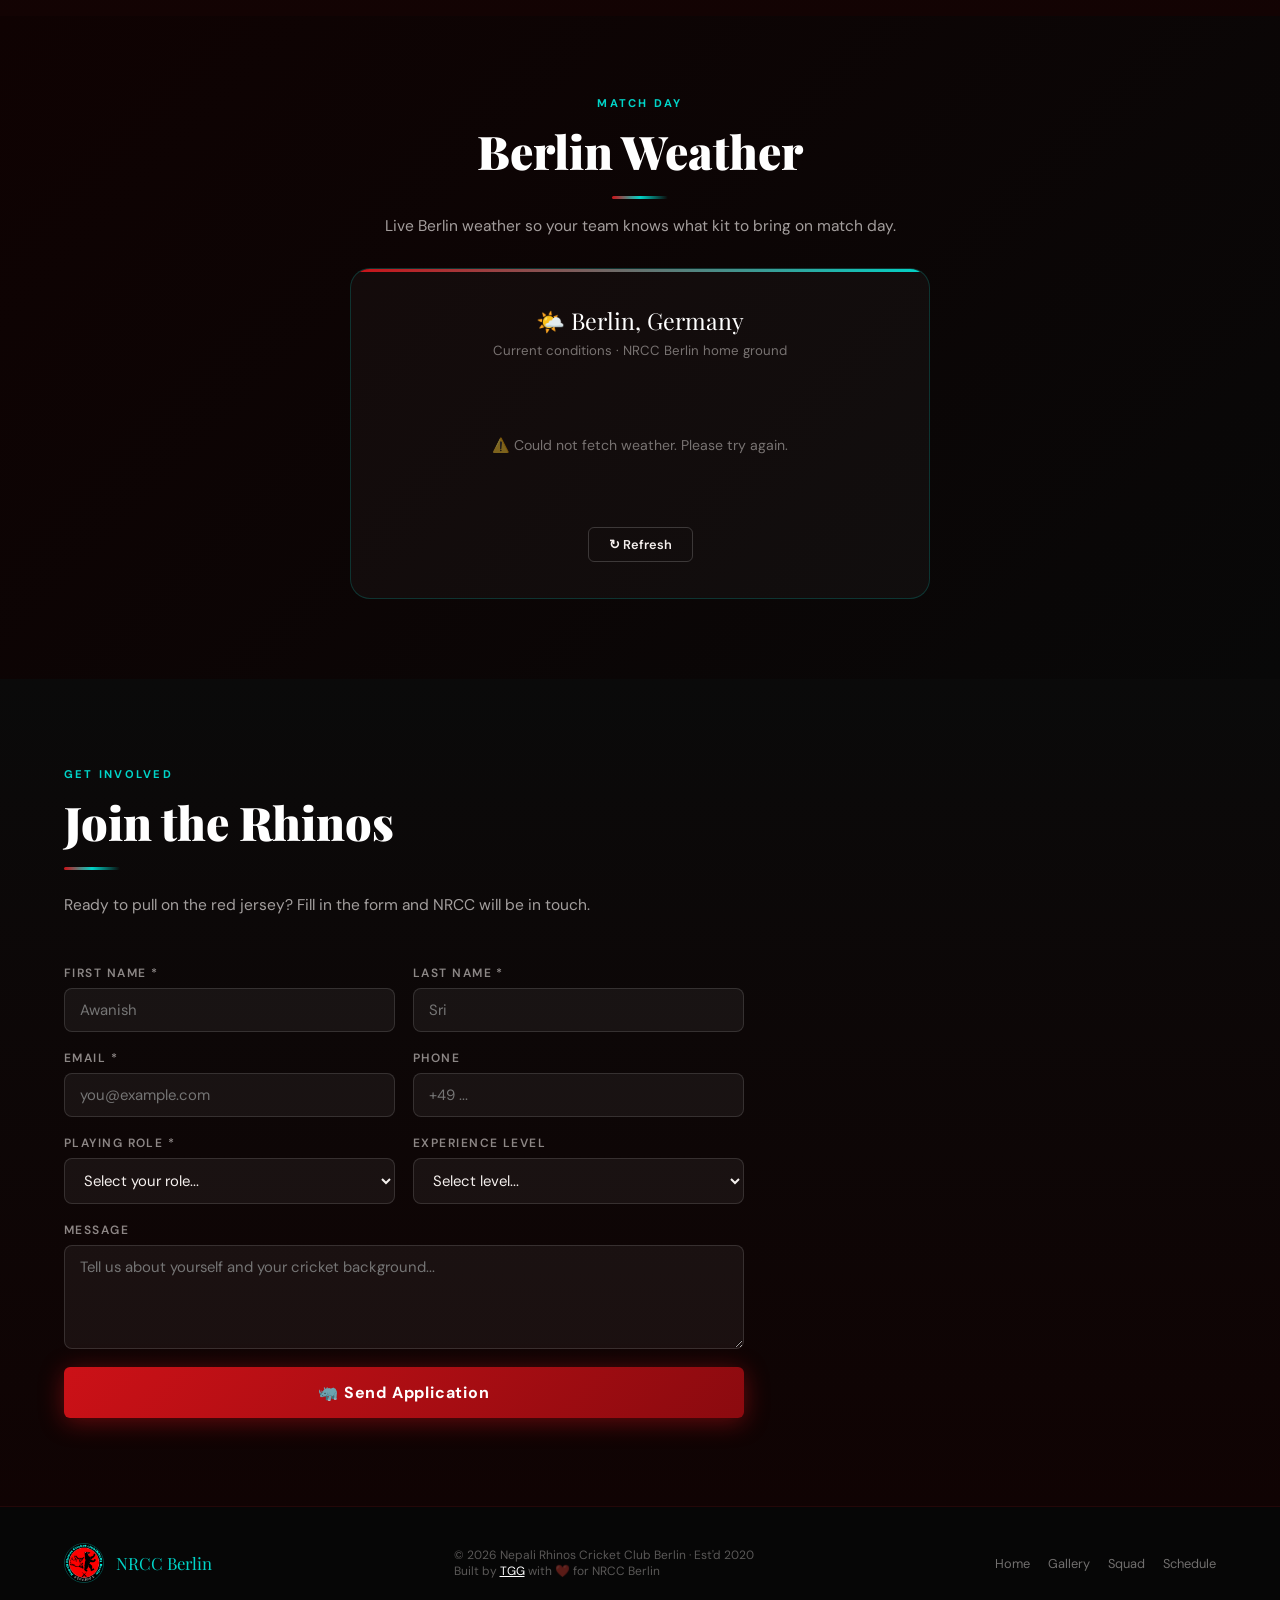
==== commit 194aab16: "make tgg link white" ====
--- a/index.html
+++ b/index.html
@@ -261,7 +261,7 @@
   </div>
   <div class="footer-copy">
     <div>&copy; 2026 Nepali Rhinos Cricket Club Berlin &middot; Est'd 2020</div>
-    <div class="footer-copy"> Built by <a href="https://thegermanguy.org/?ref=nrcc">TGG</a> with ❤️ for NRCC Berlin </div>
+    <div class="footer-copy"> Built by <a href="https://thegermanguy.org/?ref=nrcc" style="color:white">TGG</a> with ❤️ for NRCC Berlin </div>
   </div>
   <div class="footer-links">
     <a href="index.html">Home</a>
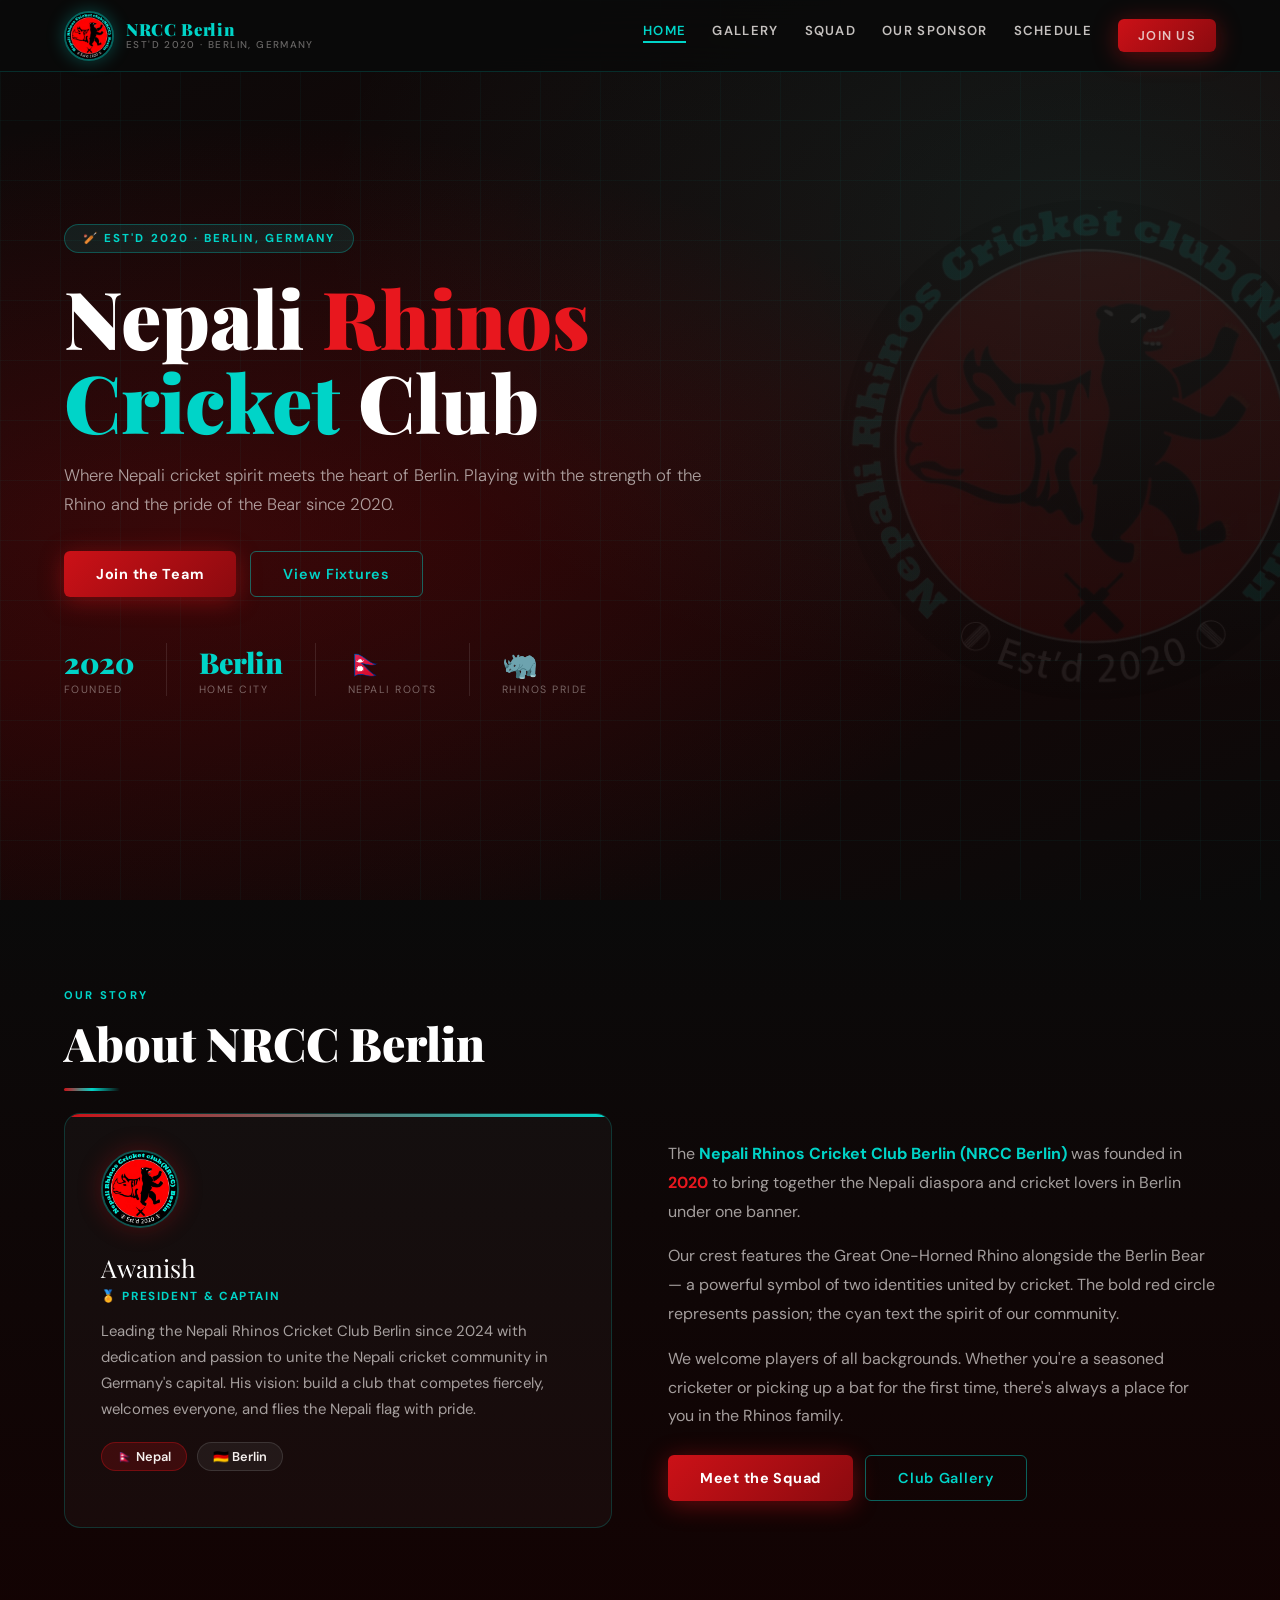
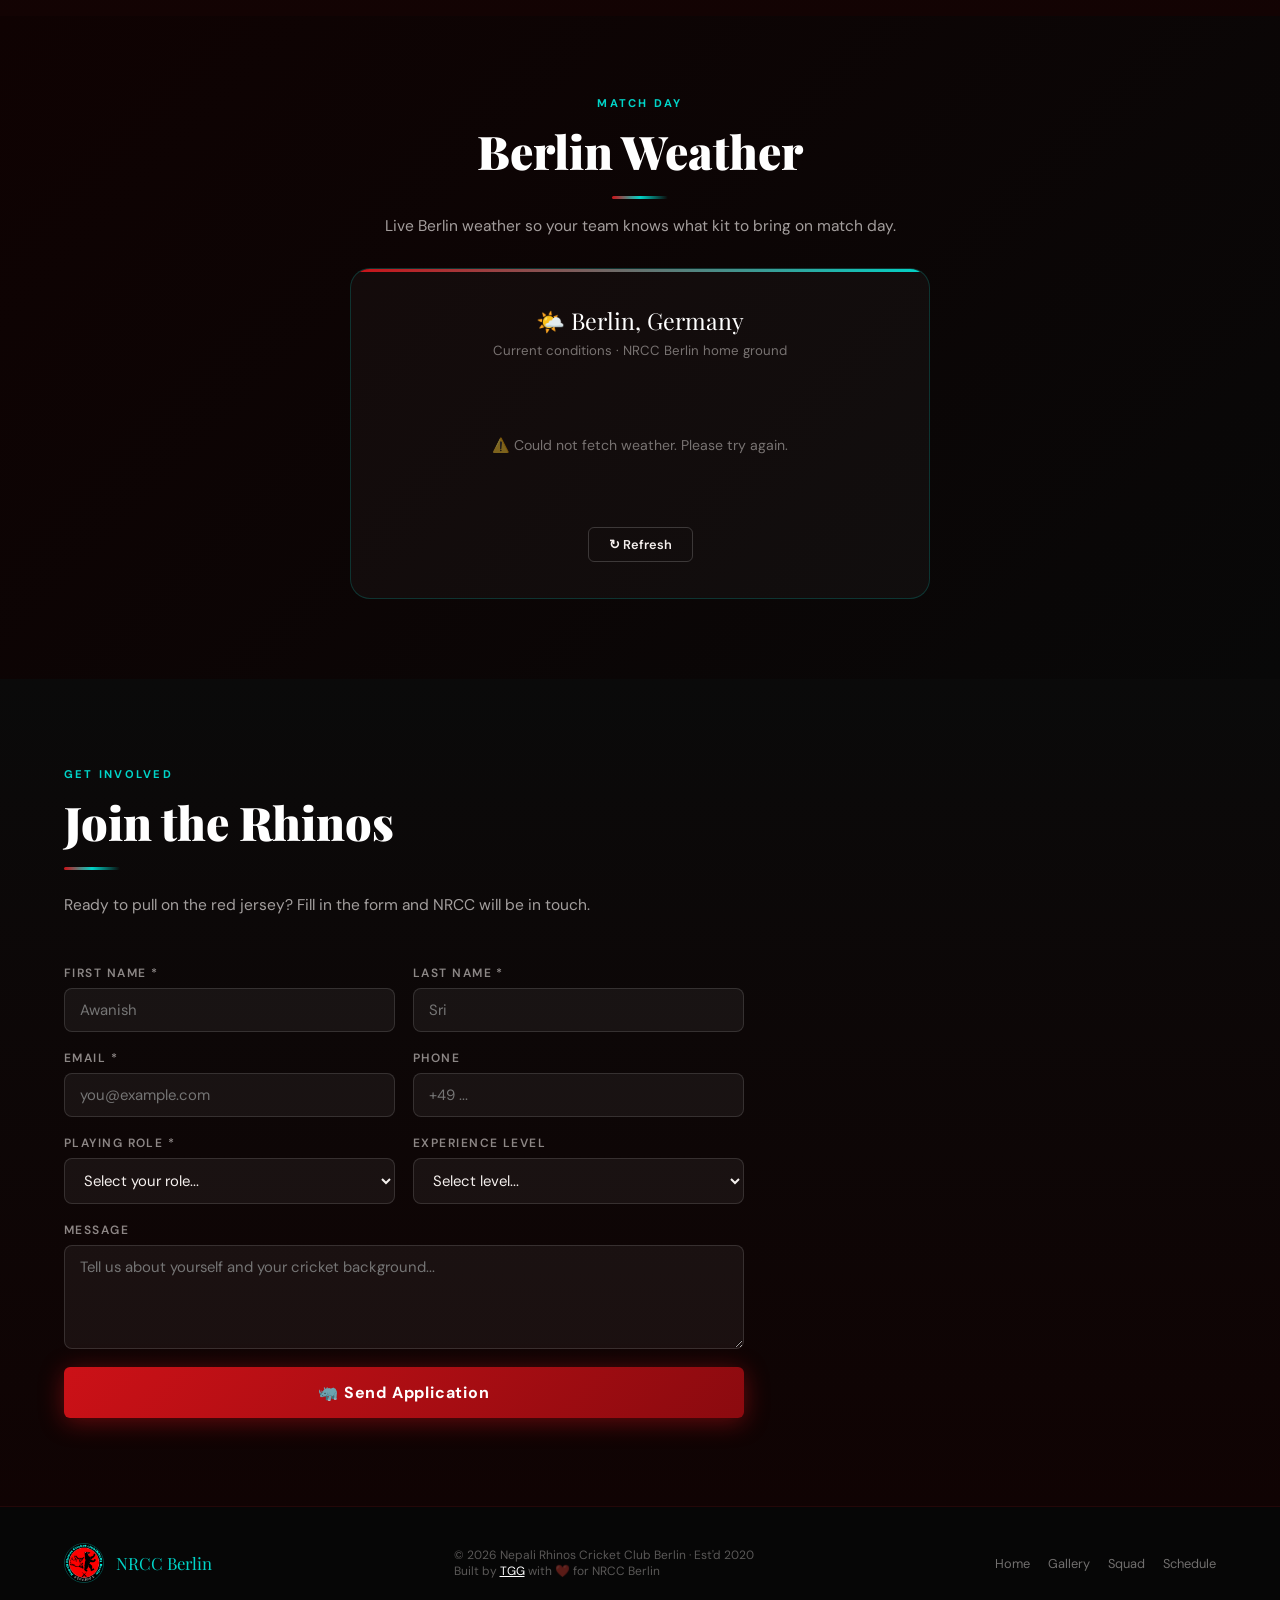
==== commit 9b6ff72f: "Add 'Our Sponsor' link to navigation menu" ====
--- a/index.html
+++ b/index.html
@@ -98,6 +98,7 @@
     <li><a href="index.html">Home</a></li>
     <li><a href="gallery.html">Gallery</a></li>
     <li><a href="squad.html">Squad</a></li>
+    <li><a href="sponsor.html">Our Sponsor</a></li>
     <li><a href="schedule.html">Schedule</a></li>
     <li><a href="index.html#join" class="btn-primary" style="padding:8px 20px;font-size:0.8rem;">Join Us</a></li>
   </ul>
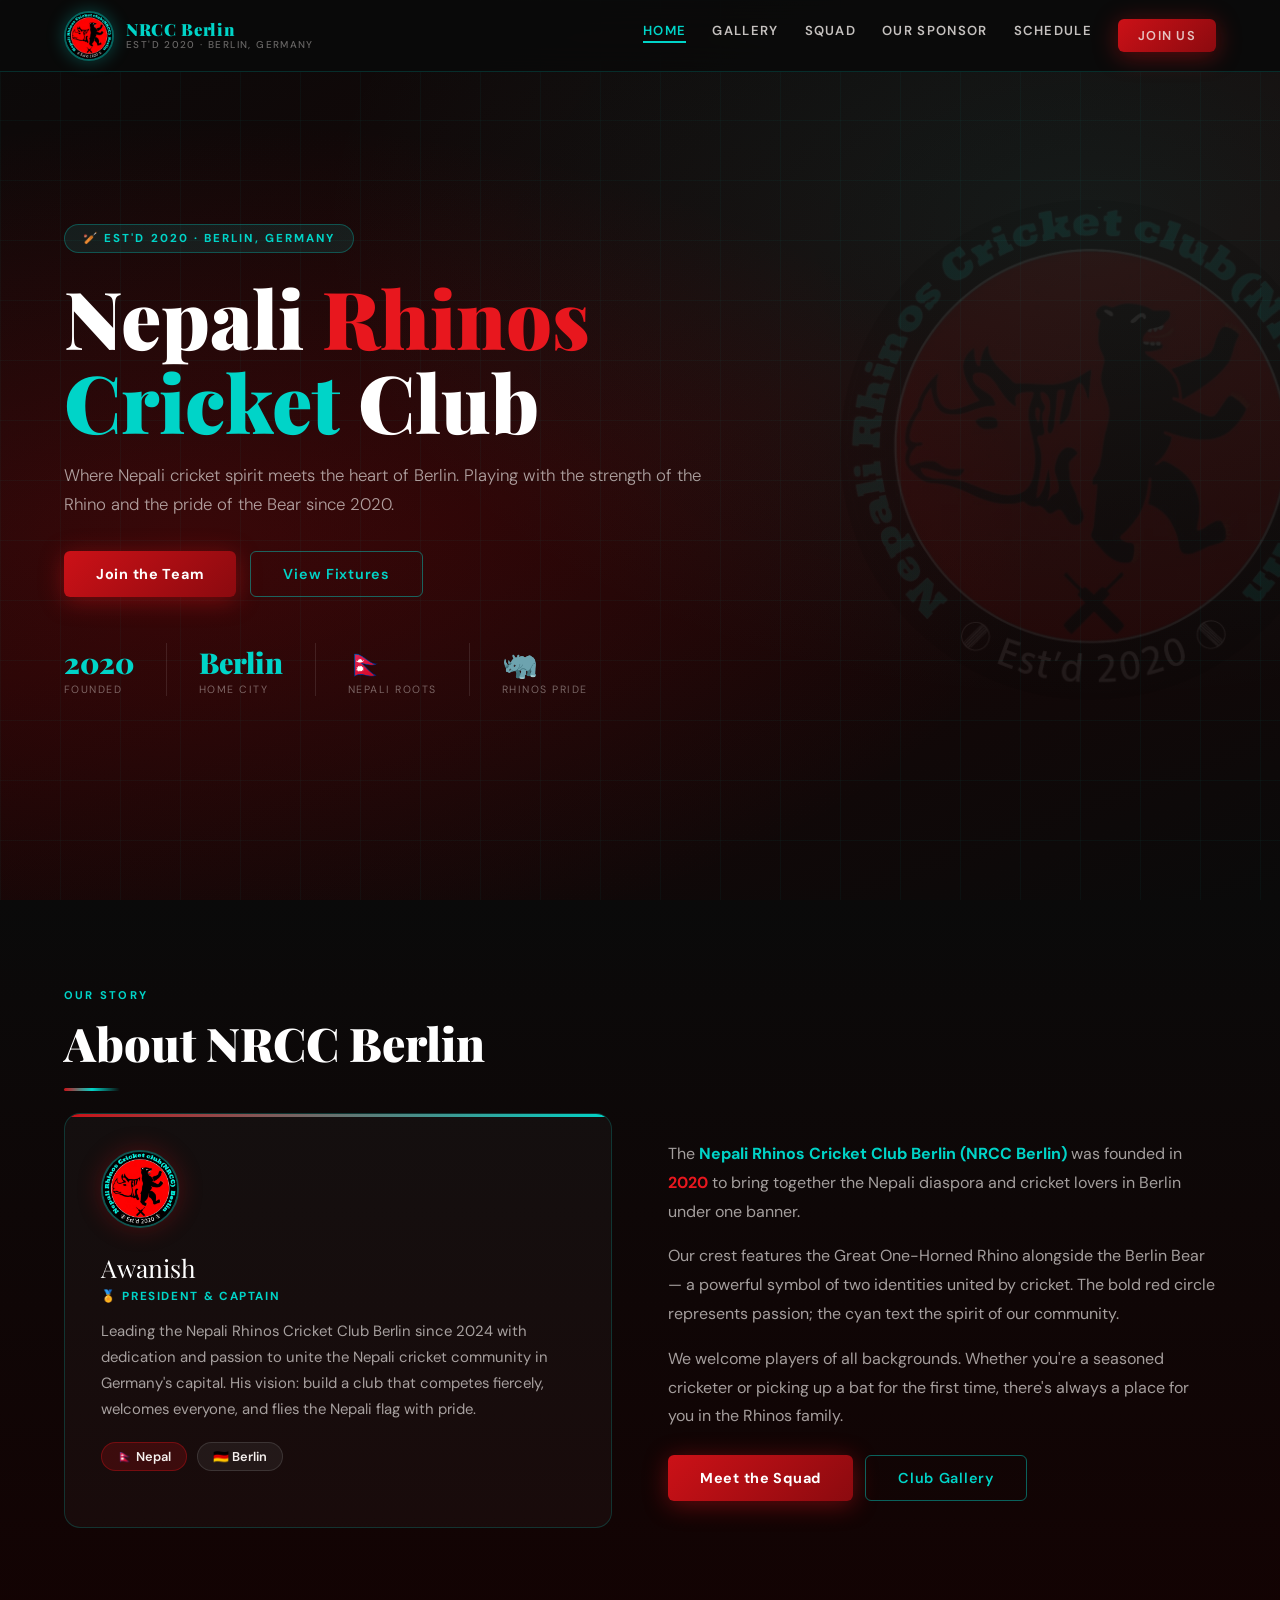
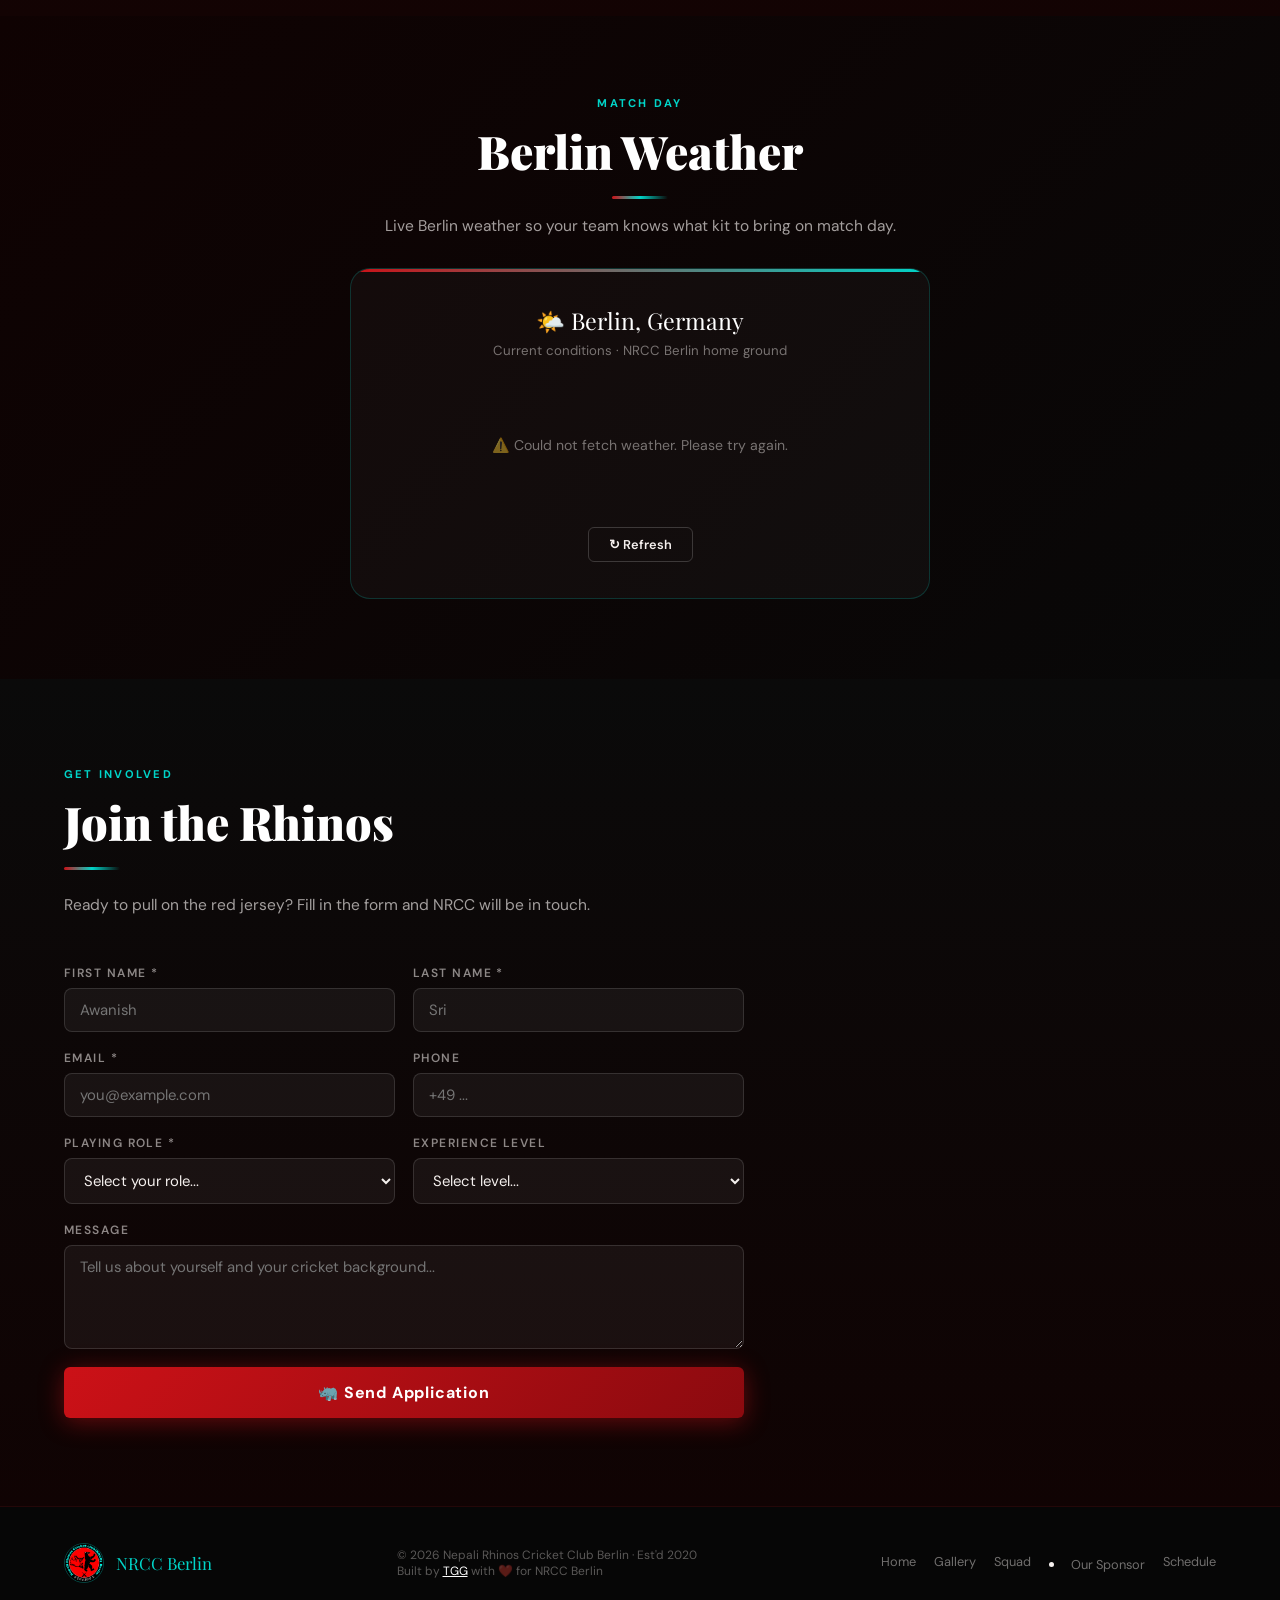
==== commit d2feb775: "Add 'Our Sponsor' link to footer" ====
--- a/index.html
+++ b/index.html
@@ -268,6 +268,7 @@
     <a href="index.html">Home</a>
     <a href="gallery.html">Gallery</a>
     <a href="squad.html">Squad</a>
+    <li><a href="sponsor.html">Our Sponsor</a></li>
     <a href="schedule.html">Schedule</a>
   </div>
 </footer>
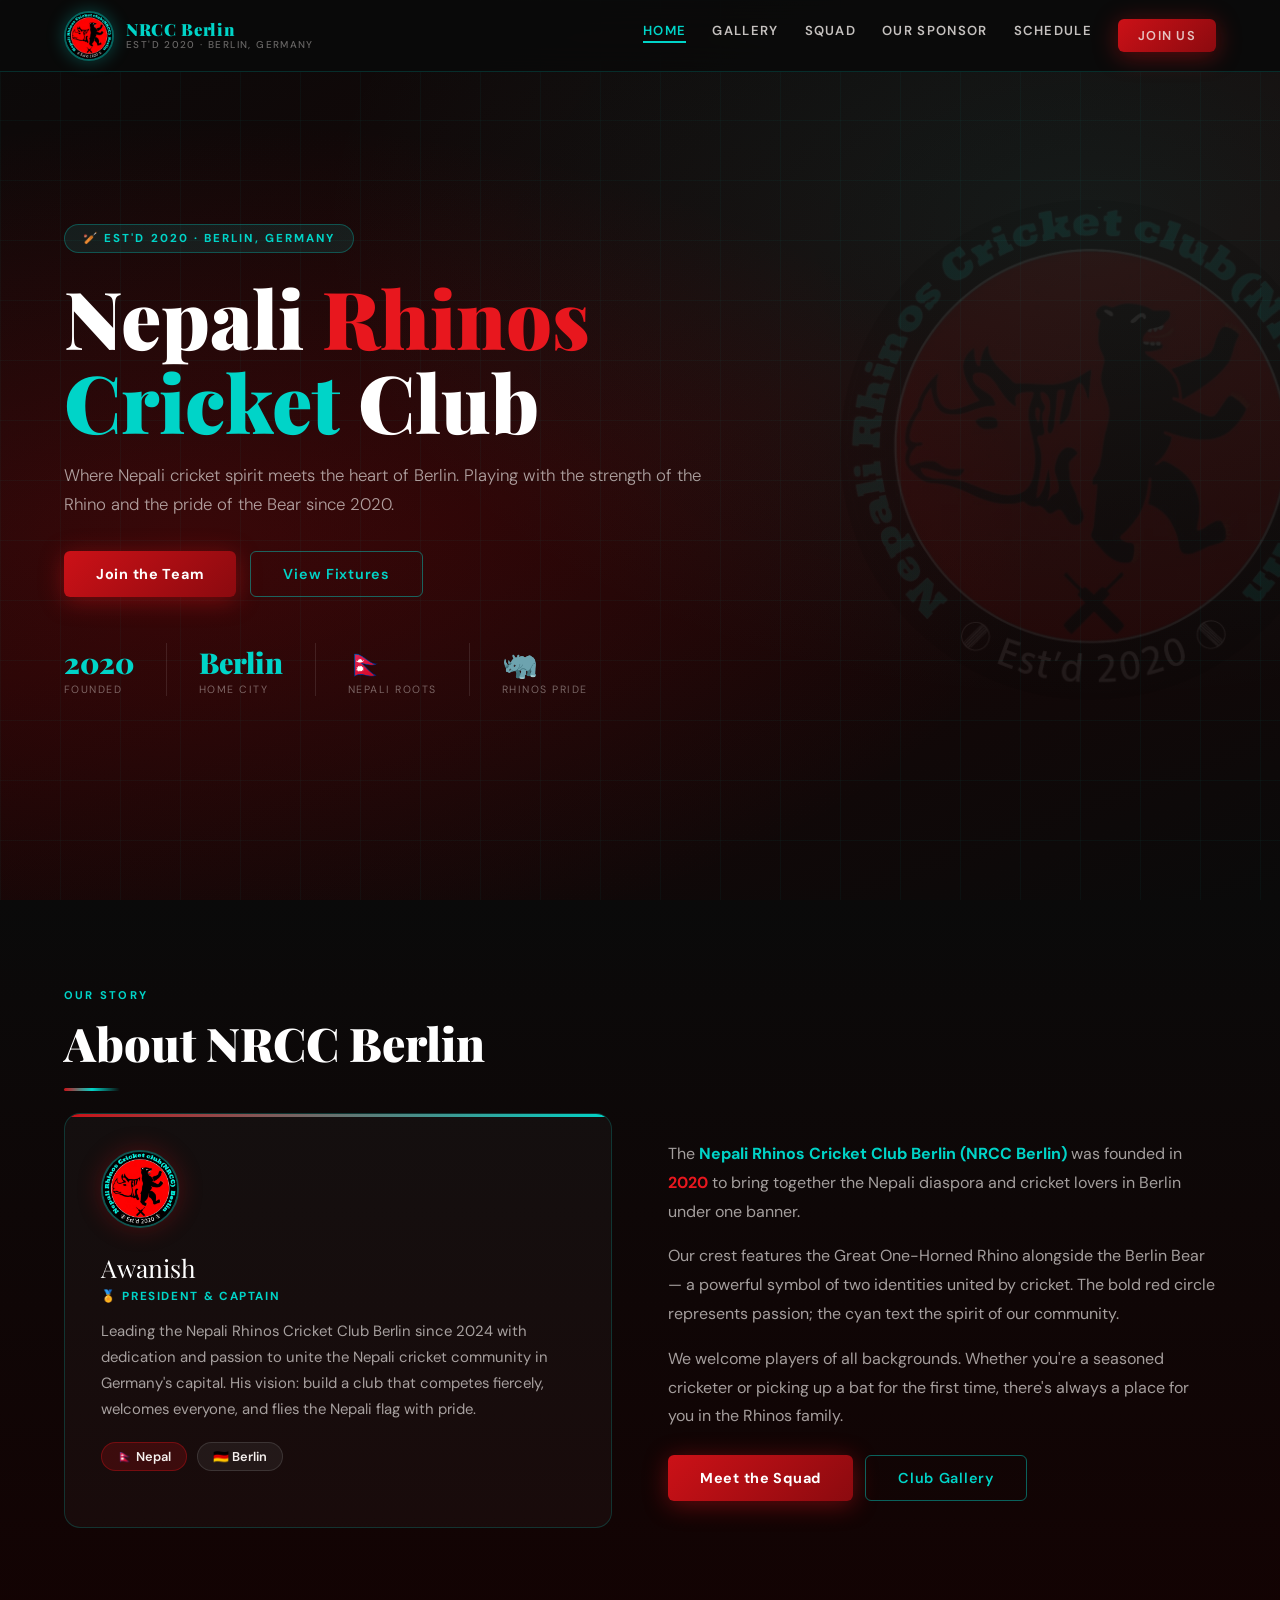
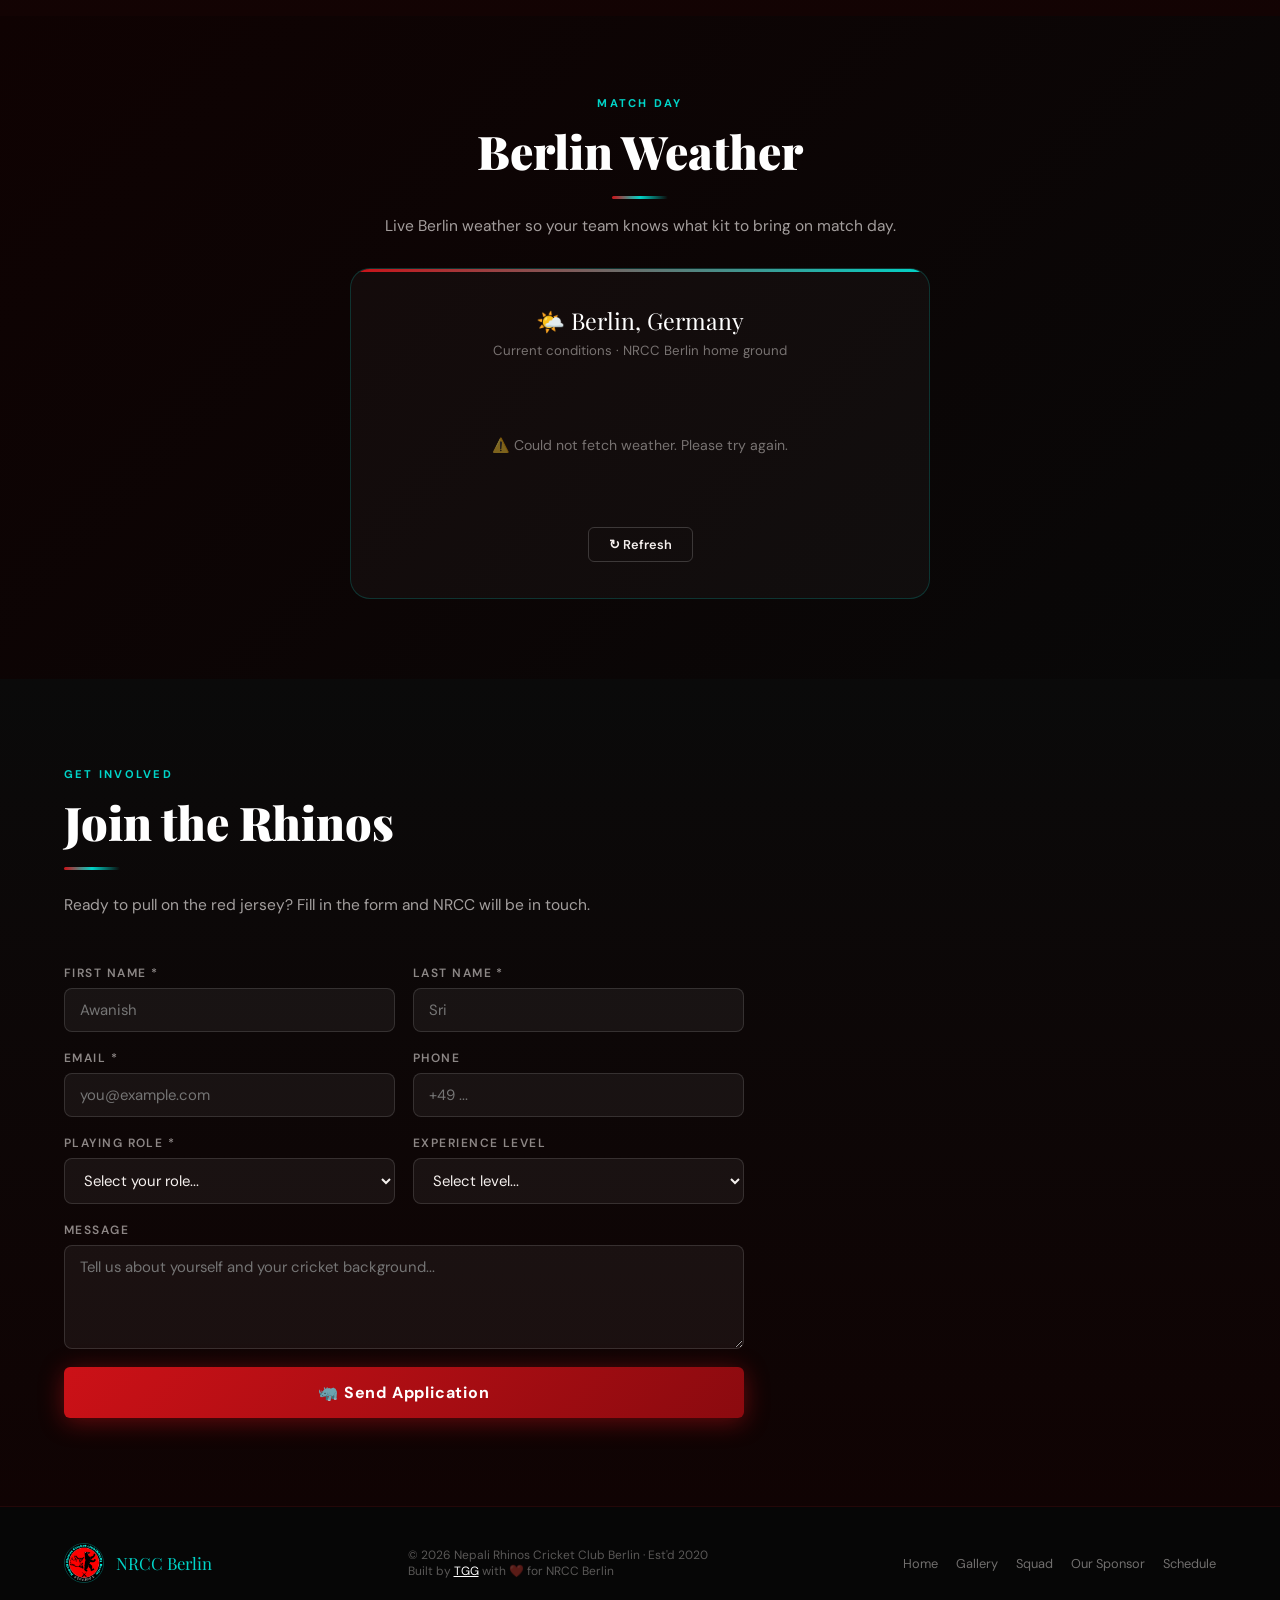
==== commit c195a8f0: "Fix footer links structure by removing li tag" ====
--- a/index.html
+++ b/index.html
@@ -268,7 +268,7 @@
     <a href="index.html">Home</a>
     <a href="gallery.html">Gallery</a>
     <a href="squad.html">Squad</a>
-    <li><a href="sponsor.html">Our Sponsor</a></li>
+    <a href="sponsor.html">Our Sponsor</a>
     <a href="schedule.html">Schedule</a>
   </div>
 </footer>
